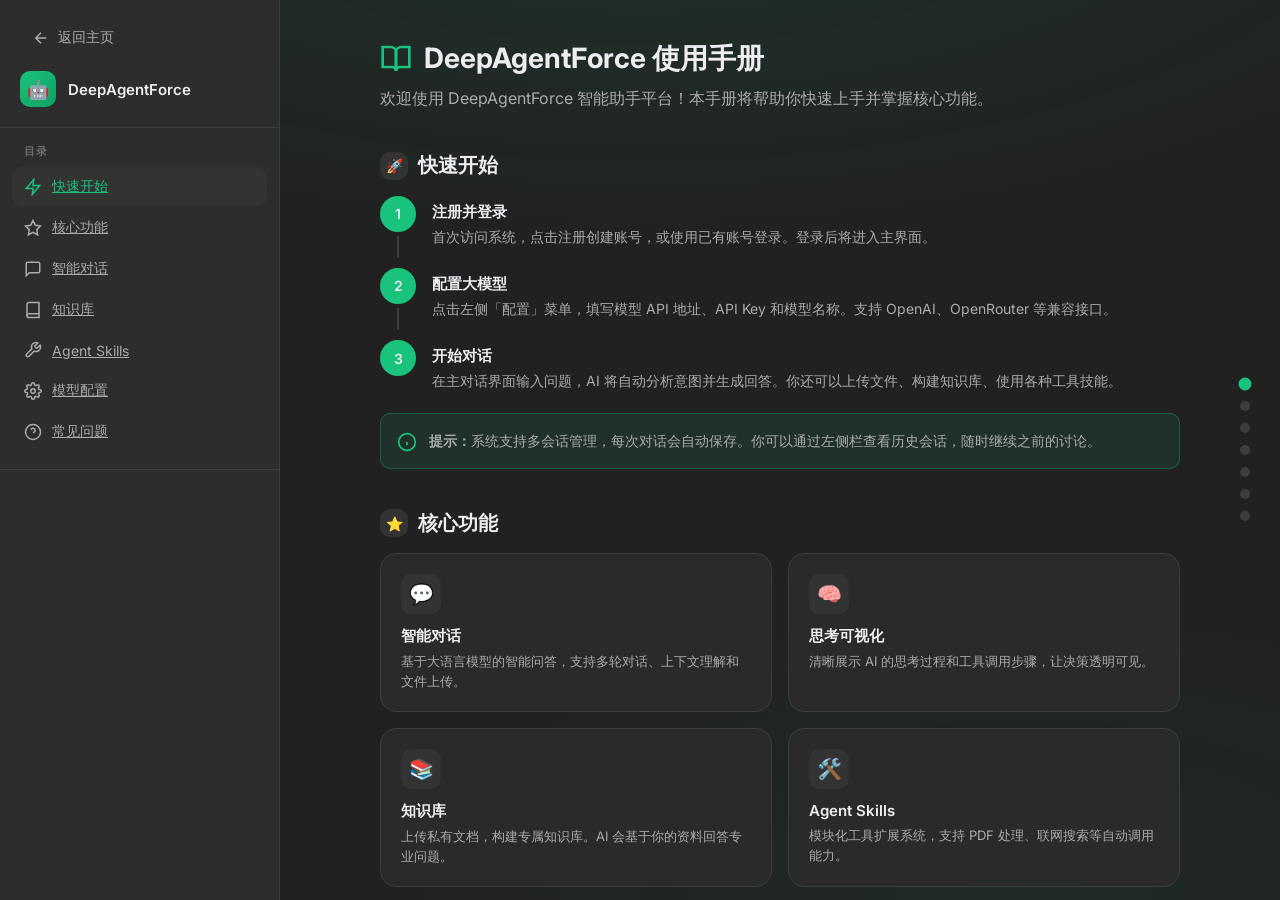
==== static/help.html @ 64293da9 "使用手册" ====
<!DOCTYPE html>
<html lang="zh-CN">
<head>
  <meta charset="UTF-8" />
  <meta name="viewport" content="width=device-width, initial-scale=1.0" />
  <title>使用手册 - DeepAgentForce</title>
  <link rel="preconnect" href="https://fonts.googleapis.com" />
  <link rel="preconnect" href="https://fonts.gstatic.com" crossorigin />
  <link href="https://fonts.googleapis.com/css2?family=Inter:wght@300;400;500;600;700&display=swap" rel="stylesheet" />
  <style>
    :root {
      --bg-primary: #212121;
      --bg-secondary: #2d2d2d;
      --bg-tertiary: #333333;
      --bg-card: #2a2a2a;
      --bg-hover: #383838;
      --text-primary: #ececf1;
      --text-secondary: #ababab;
      --text-muted: #6d6d6d;
      --accent-primary: #19c37d;
      --accent-hover: #1db87a;
      --accent-blue: #3b82f6;
      --accent-purple: #8b5cf6;
      --accent-orange: #f59e0b;
      --accent-red: #ef4444;
      --border-color: #3d3d3d;
      --radius-sm: 6px;
      --radius-md: 10px;
      --radius-lg: 16px;
      --shadow-md: 0 4px 12px rgba(0, 0, 0, 0.4);
      --shadow-lg: 0 8px 24px rgba(0, 0, 0, 0.5);
    }

    * { margin: 0; padding: 0; box-sizing: border-box; }

    html, body {
      height: 100%;
      font-family: 'Inter', -apple-system, BlinkMacSystemFont, 'Segoe UI', sans-serif;
      background: var(--bg-primary);
      color: var(--text-primary);
      overflow: hidden;
    }

    body::before {
      content: '';
      position: fixed;
      inset: 0;
      background: 
        radial-gradient(ellipse 80% 50% at 50% -20%, rgba(25, 195, 125, 0.12), transparent),
        radial-gradient(ellipse 60% 40% at 80% 100%, rgba(25, 195, 125, 0.06), transparent);
      pointer-events: none;
      z-index: 0;
    }

    .page {
      position: relative;
      z-index: 1;
      display: flex;
      height: 100vh;
    }

    /* Left sidebar */
    .sidebar {
      width: 280px;
      background: var(--bg-secondary);
      border-right: 1px solid var(--border-color);
      display: flex;
      flex-direction: column;
      flex-shrink: 0;
    }

    .sidebar-header {
      padding: 20px;
      border-bottom: 1px solid var(--border-color);
    }

    .back-btn {
      display: flex;
      align-items: center;
      gap: 8px;
      color: var(--text-secondary);
      text-decoration: none;
      font-size: 14px;
      padding: 8px 12px;
      border-radius: var(--radius-md);
      transition: all 0.2s;
      margin-bottom: 16px;
    }

    .back-btn:hover {
      background: var(--bg-hover);
      color: var(--text-primary);
    }

    .back-btn svg {
      width: 18px;
      height: 18px;
    }

    .brand {
      display: flex;
      align-items: center;
      gap: 12px;
    }

    .brand-icon {
      width: 36px;
      height: 36px;
      background: linear-gradient(135deg, var(--accent-primary), #10a060);
      border-radius: var(--radius-md);
      display: flex;
      align-items: center;
      justify-content: center;
      font-size: 18px;
    }

    .brand-text {
      font-size: 15px;
      font-weight: 600;
    }

    /* Navigation */
    .nav {
      padding: 16px 12px;
      border-bottom: 1px solid var(--border-color);
    }

    .nav-title {
      font-size: 11px;
      font-weight: 600;
      text-transform: uppercase;
      letter-spacing: 0.5px;
      color: var(--text-muted);
      padding: 0 12px;
      margin-bottom: 8px;
    }

    .nav-item {
      display: flex;
      align-items: center;
      gap: 10px;
      padding: 10px 12px;
      border-radius: var(--radius-md);
      cursor: pointer;
      color: var(--text-secondary);
      font-size: 14px;
      transition: all 0.2s;
      margin-bottom: 2px;
    }

    .nav-item:hover {
      background: var(--bg-hover);
      color: var(--text-primary);
    }

    .nav-item.active {
      background: var(--bg-tertiary);
      color: var(--accent-primary);
    }

    .nav-item svg {
      width: 18px;
      height: 18px;
      flex-shrink: 0;
    }

    /* Main content */
    .content {
      flex: 1;
      overflow-y: auto;
      padding: 40px 60px;
    }

    .content-inner {
      max-width: 800px;
      margin: 0 auto;
    }

    .page-header {
      margin-bottom: 40px;
    }

    .page-title {
      font-size: 28px;
      font-weight: 700;
      margin-bottom: 8px;
      display: flex;
      align-items: center;
      gap: 12px;
    }

    .page-title svg {
      width: 32px;
      height: 32px;
      color: var(--accent-primary);
    }

    .page-desc {
      font-size: 16px;
      color: var(--text-secondary);
      line-height: 1.6;
    }

    /* Section */
    .section {
      margin-bottom: 40px;
    }

    .section-title {
      font-size: 20px;
      font-weight: 600;
      margin-bottom: 16px;
      display: flex;
      align-items: center;
      gap: 10px;
    }

    .section-title .icon {
      width: 28px;
      height: 28px;
      background: var(--bg-tertiary);
      border-radius: var(--radius-md);
      display: flex;
      align-items: center;
      justify-content: center;
      font-size: 14px;
    }

    /* Card */
    .card {
      background: var(--bg-card);
      border: 1px solid var(--border-color);
      border-radius: var(--radius-lg);
      padding: 24px;
      margin-bottom: 16px;
      transition: all 0.2s;
    }

    .card:hover {
      border-color: var(--accent-primary);
      box-shadow: var(--shadow-md);
    }

    .card-title {
      font-size: 16px;
      font-weight: 600;
      margin-bottom: 8px;
      display: flex;
      align-items: center;
      gap: 8px;
    }

    .card-title .tag {
      font-size: 11px;
      padding: 2px 8px;
      border-radius: var(--radius-full);
      background: var(--accent-primary);
      color: #fff;
      font-weight: 500;
    }

    .card-title .tag.blue {
      background: var(--accent-blue);
    }

    .card-title .tag.orange {
      background: var(--accent-orange);
    }

    .card-title .tag.purple {
      background: var(--accent-purple);
    }

    .card-desc {
      font-size: 14px;
      color: var(--text-secondary);
      line-height: 1.6;
    }

    /* Step list */
    .step-list {
      counter-reset: step;
    }

    .step-item {
      display: flex;
      gap: 16px;
      margin-bottom: 20px;
      position: relative;
    }

    .step-item:not(:last-child)::before {
      content: '';
      position: absolute;
      left: 17px;
      top: 40px;
      bottom: -10px;
      width: 2px;
      background: var(--border-color);
    }

    .step-number {
      width: 36px;
      height: 36px;
      background: var(--accent-primary);
      border-radius: 50%;
      display: flex;
      align-items: center;
      justify-content: center;
      font-weight: 600;
      font-size: 14px;
      flex-shrink: 0;
    }

    .step-content {
      flex: 1;
      padding-top: 6px;
    }

    .step-title {
      font-size: 15px;
      font-weight: 600;
      margin-bottom: 4px;
    }

    .step-desc {
      font-size: 14px;
      color: var(--text-secondary);
      line-height: 1.6;
    }

    /* Feature grid */
    .feature-grid {
      display: grid;
      grid-template-columns: repeat(2, 1fr);
      gap: 16px;
    }

    .feature-item {
      background: var(--bg-card);
      border: 1px solid var(--border-color);
      border-radius: var(--radius-lg);
      padding: 20px;
      transition: all 0.2s;
    }

    .feature-item:hover {
      border-color: var(--accent-primary);
      transform: translateY(-2px);
    }

    .feature-icon {
      width: 40px;
      height: 40px;
      background: var(--bg-tertiary);
      border-radius: var(--radius-md);
      display: flex;
      align-items: center;
      justify-content: center;
      margin-bottom: 12px;
      font-size: 20px;
    }

    .feature-title {
      font-size: 15px;
      font-weight: 600;
      margin-bottom: 6px;
    }

    .feature-desc {
      font-size: 13px;
      color: var(--text-secondary);
      line-height: 1.5;
    }

    /* Tip box */
    .tip-box {
      background: rgba(25, 195, 125, 0.1);
      border: 1px solid rgba(25, 195, 125, 0.3);
      border-radius: var(--radius-md);
      padding: 16px;
      display: flex;
      gap: 12px;
      margin-top: 16px;
    }

    .tip-box svg {
      width: 20px;
      height: 20px;
      color: var(--accent-primary);
      flex-shrink: 0;
      margin-top: 2px;
    }

    .tip-box .tip-text {
      font-size: 14px;
      color: var(--text-secondary);
      line-height: 1.6;
    }

    /* Warning box */
    .warning-box {
      background: rgba(245, 158, 11, 0.1);
      border: 1px solid rgba(245, 158, 11, 0.3);
      border-radius: var(--radius-md);
      padding: 16px;
      display: flex;
      gap: 12px;
      margin-top: 16px;
    }

    .warning-box svg {
      width: 20px;
      height: 20px;
      color: var(--accent-orange);
      flex-shrink: 0;
      margin-top: 2px;
    }

    .warning-box .warning-text {
      font-size: 14px;
      color: var(--text-secondary);
      line-height: 1.6;
    }

    /* Table */
    .info-table {
      width: 100%;
      border-collapse: collapse;
      margin-top: 12px;
    }

    .info-table th,
    .info-table td {
      text-align: left;
      padding: 12px 16px;
      border-bottom: 1px solid var(--border-color);
      font-size: 14px;
    }

    .info-table th {
      color: var(--text-muted);
      font-weight: 500;
      background: var(--bg-tertiary);
    }

    .info-table th:first-child {
      border-radius: var(--radius-md) 0 0 0;
    }

    .info-table th:last-child {
      border-radius: 0 var(--radius-md) 0 0;
    }

    .info-table td:first-child {
      font-weight: 500;
    }

    /* Quick nav dots */
    .quick-nav {
      position: fixed;
      right: 30px;
      top: 50%;
      transform: translateY(-50%);
      display: flex;
      flex-direction: column;
      gap: 12px;
      z-index: 100;
    }

    .quick-nav a {
      width: 10px;
      height: 10px;
      border-radius: 50%;
      background: var(--border-color);
      transition: all 0.2s;
      display: block;
    }

    .quick-nav a:hover,
    .quick-nav a.active {
      background: var(--accent-primary);
      transform: scale(1.3);
    }

    /* Responsive */
    @media (max-width: 900px) {
      .feature-grid {
        grid-template-columns: 1fr;
      }
      
      .content {
        padding: 30px 30px;
      }
      
      .quick-nav {
        display: none;
      }
    }

    /* Scrollbar */
    ::-webkit-scrollbar {
      width: 8px;
    }

    ::-webkit-scrollbar-track {
      background: transparent;
    }

    ::-webkit-scrollbar-thumb {
      background: var(--border-color);
      border-radius: 4px;
    }

    ::-webkit-scrollbar-thumb:hover {
      background: var(--text-muted);
    }
  </style>
</head>
<body>
  <div class="page">
    <!-- Left Sidebar -->
    <aside class="sidebar">
      <div class="sidebar-header">
        <a href="/index.html" class="back-btn">
          <svg xmlns="http://www.w3.org/2000/svg" viewBox="0 0 24 24" fill="none" stroke="currentColor" stroke-width="2"><path d="M19 12H5M12 19l-7-7 7-7"/></svg>
          返回主页
        </a>
        <div class="brand">
          <div class="brand-icon">🤖</div>
          <span class="brand-text">DeepAgentForce</span>
        </div>
      </div>
      
      <nav class="nav">
        <div class="nav-title">目录</div>
        <a href="#quickstart" class="nav-item active">
          <svg xmlns="http://www.w3.org/2000/svg" viewBox="0 0 24 24" fill="none" stroke="currentColor" stroke-width="2"><polygon points="13 2 3 14 12 14 11 22 21 10 12 10 13 2"/></svg>
          快速开始
        </a>
        <a href="#features" class="nav-item">
          <svg xmlns="http://www.w3.org/2000/svg" viewBox="0 0 24 24" fill="none" stroke="currentColor" stroke-width="2"><path d="M12 2l3.09 6.26L22 9.27l-5 4.87 1.18 6.88L12 17.77l-6.18 3.25L7 14.14 2 9.27l6.91-1.01L12 2z"/></svg>
          核心功能
        </a>
        <a href="#chat" class="nav-item">
          <svg xmlns="http://www.w3.org/2000/svg" viewBox="0 0 24 24" fill="none" stroke="currentColor" stroke-width="2"><path d="M21 15a2 2 0 0 1-2 2H7l-4 4V5a2 2 0 0 1 2-2h14a2 2 0 0 1 2 2z"/></svg>
          智能对话
        </a>
        <a href="#knowledge" class="nav-item">
          <svg xmlns="http://www.w3.org/2000/svg" viewBox="0 0 24 24" fill="none" stroke="currentColor" stroke-width="2"><path d="M4 19.5A2.5 2.5 0 0 1 6.5 17H20"/><path d="M6.5 2H20v20H6.5A2.5 2.5 0 0 1 4 19.5v-15A2.5 2.5 0 0 1 6.5 2z"/></svg>
          知识库
        </a>
        <a href="#skills" class="nav-item">
          <svg xmlns="http://www.w3.org/2000/svg" viewBox="0 0 24 24" fill="none" stroke="currentColor" stroke-width="2"><path d="M14.7 6.3a1 1 0 0 0 0 1.4l1.6 1.6a1 1 0 0 0 1.4 0l3.77-3.77a6 6 0 0 1-7.94 7.94l-6.91 6.91a2.12 2.12 0 0 1-3-3l6.91-6.91a6 6 0 0 1 7.94-7.94l-3.76 3.76z"/></svg>
          Agent Skills
        </a>
        <a href="#config" class="nav-item">
          <svg xmlns="http://www.w3.org/2000/svg" viewBox="0 0 24 24" fill="none" stroke="currentColor" stroke-width="2"><circle cx="12" cy="12" r="3"/><path d="M19.4 15a1.65 1.65 0 0 0 .33 1.82l.06.06a2 2 0 0 1 0 2.83 2 2 0 0 1-2.83 0l-.06-.06a1.65 1.65 0 0 0-1.82-.33 1.65 1.65 0 0 0-1 1.51V21a2 2 0 0 1-2 2 2 2 0 0 1-2-2v-.09A1.65 1.65 0 0 0 9 19.4a1.65 1.65 0 0 0-1.82.33l-.06.06a2 2 0 0 1-2.83 0 2 2 0 0 1 0-2.83l.06-.06a1.65 1.65 0 0 0 .33-1.82 1.65 1.65 0 0 0-1.51-1H3a2 2 0 0 1-2-2 2 2 0 0 1 2-2h.09A1.65 1.65 0 0 0 4.6 9a1.65 1.65 0 0 0-.33-1.82l-.06-.06a2 2 0 0 1 0-2.83 2 2 0 0 1 2.83 0l.06.06a1.65 1.65 0 0 0 1.82.33H9a1.65 1.65 0 0 0 1-1.51V3a2 2 0 0 1 2-2 2 2 0 0 1 2 2v.09a1.65 1.65 0 0 0 1 1.51 1.65 1.65 0 0 0 1.82-.33l.06-.06a2 2 0 0 1 2.83 0 2 2 0 0 1 0 2.83l-.06.06a1.65 1.65 0 0 0-.33 1.82V9a1.65 1.65 0 0 0 1.51 1H21a2 2 0 0 1 2 2 2 2 0 0 1-2 2h-.09a1.65 1.65 0 0 0-1.51 1z"/></svg>
          模型配置
        </a>
        <a href="#faq" class="nav-item">
          <svg xmlns="http://www.w3.org/2000/svg" viewBox="0 0 24 24" fill="none" stroke="currentColor" stroke-width="2"><circle cx="12" cy="12" r="10"/><path d="M9.09 9a3 3 0 0 1 5.83 1c0 2-3 3-3 3"/><line x1="12" y1="17" x2="12.01" y2="17"/></svg>
          常见问题
        </a>
      </nav>
    </aside>

    <!-- Main Content -->
    <main class="content">
      <div class="content-inner">
        
        <!-- Page Header -->
        <header class="page-header" id="quickstart">
          <h1 class="page-title">
            <svg xmlns="http://www.w3.org/2000/svg" viewBox="0 0 24 24" fill="none" stroke="currentColor" stroke-width="2"><path d="M2 3h6a4 4 0 0 1 4 4v14a3 3 0 0 0-3-3H2z"/><path d="M22 3h-6a4 4 0 0 0-4 4v14a3 3 0 0 1 3-3h7z"/></svg>
            DeepAgentForce 使用手册
          </h1>
          <p class="page-desc">欢迎使用 DeepAgentForce 智能助手平台！本手册将帮助你快速上手并掌握核心功能。</p>
        </header>

        <!-- Quick Start Section -->
        <section class="section" id="quickstart-section">
          <h2 class="section-title">
            <span class="icon">🚀</span>
            快速开始
          </h2>
          
          <div class="step-list">
            <div class="step-item">
              <div class="step-number">1</div>
              <div class="step-content">
                <h3 class="step-title">注册并登录</h3>
                <p class="step-desc">首次访问系统，点击注册创建账号，或使用已有账号登录。登录后将进入主界面。</p>
              </div>
            </div>
            <div class="step-item">
              <div class="step-number">2</div>
              <div class="step-content">
                <h3 class="step-title">配置大模型</h3>
                <p class="step-desc">点击左侧「配置」菜单，填写模型 API 地址、API Key 和模型名称。支持 OpenAI、OpenRouter 等兼容接口。</p>
              </div>
            </div>
            <div class="step-item">
              <div class="step-number">3</div>
              <div class="step-content">
                <h3 class="step-title">开始对话</h3>
                <p class="step-desc">在主对话界面输入问题，AI 将自动分析意图并生成回答。你还可以上传文件、构建知识库、使用各种工具技能。</p>
              </div>
            </div>
          </div>

          <div class="tip-box">
            <svg xmlns="http://www.w3.org/2000/svg" viewBox="0 0 24 24" fill="none" stroke="currentColor" stroke-width="2"><circle cx="12" cy="12" r="10"/><line x1="12" y1="16" x2="12" y2="12"/><line x1="12" y1="8" x2="12.01" y2="8"/></svg>
            <div class="tip-text">
              <strong>提示：</strong>系统支持多会话管理，每次对话会自动保存。你可以通过左侧栏查看历史会话，随时继续之前的讨论。
            </div>
          </div>
        </section>

        <!-- Features Section -->
        <section class="section" id="features">
          <h2 class="section-title">
            <span class="icon">⭐</span>
            核心功能
          </h2>
          
          <div class="feature-grid">
            <div class="feature-item">
              <div class="feature-icon">💬</div>
              <h3 class="feature-title">智能对话</h3>
              <p class="feature-desc">基于大语言模型的智能问答，支持多轮对话、上下文理解和文件上传。</p>
            </div>
            <div class="feature-item">
              <div class="feature-icon">🧠</div>
              <h3 class="feature-title">思考可视化</h3>
              <p class="feature-desc">清晰展示 AI 的思考过程和工具调用步骤，让决策透明可见。</p>
            </div>
            <div class="feature-item">
              <div class="feature-icon">📚</div>
              <h3 class="feature-title">知识库</h3>
              <p class="feature-desc">上传私有文档，构建专属知识库。AI 会基于你的资料回答专业问题。</p>
            </div>
            <div class="feature-item">
              <div class="feature-icon">🛠️</div>
              <h3 class="feature-title">Agent Skills</h3>
              <p class="feature-desc">模块化工具扩展系统，支持 PDF 处理、联网搜索等自动调用能力。</p>
            </div>
            <div class="feature-item">
              <div class="feature-icon">👤</div>
              <h3 class="feature-title">用户画像</h3>
              <p class="feature-desc">AI 自动学习用户偏好和行为模式，越用越懂你。</p>
            </div>
            <div class="feature-item">
              <div class="feature-icon">🏢</div>
              <h3 class="feature-title">多租户支持</h3>
              <p class="feature-desc">支持团队协作，多成员共享工作空间，独立管理配置和知识库。</p>
            </div>
          </div>
        </section>

        <!-- Chat Section -->
        <section class="section" id="chat">
          <h2 class="section-title">
            <span class="icon">💬</span>
            智能对话
          </h2>
          
          <div class="card">
            <h3 class="card-title">
              <span class="tag">基础</span>
              如何提问
            </h3>
            <p class="card-desc">在底部的输入框中输入你的问题，按 Enter 或点击发送按钮即可。AI 会自动分析问题并生成回答。</p>
          </div>
          
          <div class="card">
            <h3 class="card-title">
              <span class="tag blue">进阶</span>
              上传文件
            </h3>
            <p class="card-desc">点击输入框左侧的 📎 图标，可上传 PDF、Word、TXT、Markdown 等格式文件。AI 会读取文件内容并结合回答。</p>
          </div>
          
          <div class="card">
            <h3 class="card-title">
              <span class="tag orange">技巧</span>
              多会话管理
            </h3>
            <p class="card-desc">点击左侧的「+」按钮可开启新对话。所有对话会自动保存在历史记录中，方便随时回顾和继续。</p>
          </div>
        </section>

        <!-- Knowledge Section -->
        <section class="section" id="knowledge">
          <h2 class="section-title">
            <span class="icon">📚</span>
            知识库管理
          </h2>
          
          <div class="card">
            <h3 class="card-title">构建专属知识库</h3>
            <p class="card-desc">进入「知识库」页面，上传你的私有文档（PDF、Word、TXT、Markdown），系统会自动向量化并建立索引。之后的相关问题会优先检索你的知识库内容。</p>
          </div>

          <table class="info-table">
            <thead>
              <tr>
                <th>支持的格式</th>
                <th>说明</th>
              </tr>
            </thead>
            <tbody>
              <tr>
                <td>PDF</td>
                <td>最常用的文档格式，支持文本和图片提取</td>
              </tr>
              <tr>
                <td>Word (.docx)</td>
                <td>微软 Office 文档，支持段落和表格</td>
              </tr>
              <tr>
                <td>TXT</td>
                <td>纯文本文件，最简单可靠</td>
              </tr>
              <tr>
                <td>Markdown</td>
                <td>支持代码和格式的轻量级标记语言</td>
              </tr>
            </tbody>
          </table>

          <div class="warning-box">
            <svg xmlns="http://www.w3.org/2000/svg" viewBox="0 0 24 24" fill="none" stroke="currentColor" stroke-width="2"><path d="M10.29 3.86L1.82 18a2 2 0 0 0 1.71 3h16.94a2 2 0 0 0 1.71-3L13.71 3.86a2 2 0 0 0-3.42 0z"/><line x1="12" y1="9" x2="12" y2="13"/><line x1="12" y1="17" x2="12.01" y2="17"/></svg>
            <div class="warning-text">
              <strong>注意：</strong>上传文档后，系统需要一定时间处理和索引。处理完成后即可在对话中检索使用。
            </div>
          </div>
        </section>

        <!-- Skills Section -->
        <section class="section" id="skills">
          <h2 class="section-title">
            <span class="icon">🛠️</span>
            Agent Skills
          </h2>
          
          <p style="color: var(--text-secondary); margin-bottom: 16px; line-height: 1.6;">
            Agent Skills 是系统的模块化扩展能力。当 AI 识别到需要特定工具时，会自动调用对应的 Skill。
          </p>
          
          <div class="feature-grid">
            <div class="feature-item">
              <div class="feature-icon">📄</div>
              <h3 class="feature-title">PDF Processing</h3>
              <p class="feature-desc">PDF 文档处理：提取文本、表格，支持合并/拆分文档。</p>
            </div>
            <div class="feature-item">
              <div class="feature-icon">🔍</div>
              <h3 class="feature-title">RAG Query</h3>
              <p class="feature-desc">企业知识库问答：从你上传的文档中检索相关信息。</p>
            </div>
            <div class="feature-item">
              <div class="feature-icon">🌐</div>
              <h3 class="feature-title">Web Search</h3>
              <p class="feature-desc">联网搜索：实时获取网络上的最新信息。</p>
            </div>
            <div class="feature-item">
              <div class="feature-icon">➕</div>
              <h3 class="feature-title">自定义 Skills</h3>
              <p class="feature-desc">支持开发者自行扩展新的工具技能，满足个性化需求。</p>
            </div>
          </div>
        </section>

        <!-- Config Section -->
        <section class="section" id="config">
          <h2 class="section-title">
            <span class="icon">⚙️</span>
            模型配置
          </h2>
          
          <div class="card">
            <h3 class="card-title">配置说明</h3>
            <p class="card-desc">在「配置」页面填写大模型的连接信息。配置会自动保存，下次启动时无需重新填写。</p>
          </div>
          
          <table class="info-table">
            <thead>
              <tr>
                <th>配置项</th>
                <th>说明</th>
                <th>示例</th>
              </tr>
            </thead>
            <tbody>
              <tr>
                <td>LLM URL</td>
                <td>模型 API 的 Base 地址</td>
                <td>https://openrouter.ai/api/v1</td>
              </tr>
              <tr>
                <td>LLM API Key</td>
                <td>访问模型的密钥</td>
                <td>sk-or-xxxxx</td>
              </tr>
              <tr>
                <td>LLM Model</td>
                <td>使用的模型名称</td>
                <td>anthropic/claude-3.5-sonnet</td>
              </tr>
            </tbody>
          </table>

          <div class="tip-box">
            <svg xmlns="http://www.w3.org/2000/svg" viewBox="0 0 24 24" fill="none" stroke="currentColor" stroke-width="2"><circle cx="12" cy="12" r="10"/><line x1="12" y1="16" x2="12" y2="12"/><line x1="12" y1="8" x2="12.01" y2="8"/></svg>
            <div class="tip-text">
              <strong>提示：</strong>URL 只需填写 Base 地址（如 https://openrouter.ai/api/v1），系统会自动拼接正确的接口路径。
            </div>
          </div>
        </section>

        <!-- FAQ Section -->
        <section class="section" id="faq">
          <h2 class="section-title">
            <span class="icon">❓</span>
            常见问题
          </h2>
          
          <div class="card">
            <h3 class="card-title">Q: 提示"未连接到服务器"怎么办？</h3>
            <p class="card-desc">确保后端服务正在运行（执行 python main.py）。检查网络连接是否正常。</p>
          </div>
          
          <div class="card">
            <h3 class="card-title">Q: AI 回复很慢或无响应？</h3>
            <p class="card-desc">可能是模型 API 响应较慢，或网络连接不稳定。可以检查「配置」页面的模型设置是否正确。</p>
          </div>
          
          <div class="card">
            <h3 class="card-title">Q: 如何让 AI 使用我的文档回答？</h3>
            <p class="card-desc">在「知识库」页面先上传文档，之后的对话会自动检索相关内容。</p>
          </div>
          
          <div class="card">
            <h3 class="card-title">Q: 知识库搜索不准确？</h3>
            <p class="card-desc">确保文档内容清晰、格式规范。复杂 PDF 建议先转换为纯文本格式上传。</p>
          </div>
        </section>

        <!-- Footer -->
        <footer style="text-align: center; padding: 40px 0; color: var(--text-muted); font-size: 13px; border-top: 1px solid var(--border-color); margin-top: 40px;">
          <p>DeepAgentForce 智能助手平台 · 让 AI 真正成为你的智能助手</p>
          <p style="margin-top: 8px;">有问题？联系开发者或查阅项目文档</p>
        </footer>

      </div>
    </main>

    <!-- Quick Navigation -->
    <div class="quick-nav">
      <a href="#quickstart" class="active" title="快速开始"></a>
      <a href="#features" title="核心功能"></a>
      <a href="#chat" title="智能对话"></a>
      <a href="#knowledge" title="知识库"></a>
      <a href="#skills" title="Agent Skills"></a>
      <a href="#config" title="模型配置"></a>
      <a href="#faq" title="常见问题"></a>
    </div>
  </div>

  <script>
    // Smooth scroll for nav links
    document.querySelectorAll('.nav-item').forEach(link => {
      link.addEventListener('click', function(e) {
        e.preventDefault();
        const targetId = this.getAttribute('href').substring(1);
        const target = document.getElementById(targetId) || document.getElementById(targetId + '-section');
        if (target) {
          target.scrollIntoView({ behavior: 'smooth', block: 'start' });
        }
        
        // Update active state
        document.querySelectorAll('.nav-item').forEach(item => item.classList.remove('active'));
        this.classList.add('active');
      });
    });

    // Quick nav
    document.querySelectorAll('.quick-nav a').forEach(link => {
      link.addEventListener('click', function(e) {
        e.preventDefault();
        const targetId = this.getAttribute('href').substring(1);
        const target = document.getElementById(targetId);
        if (target) {
          target.scrollIntoView({ behavior: 'smooth', block: 'start' });
        }
      });
    });

    // Update active nav on scroll
    const sections = document.querySelectorAll('.section[id]');
    const navItems = document.querySelectorAll('.nav-item');
    const quickNavItems = document.querySelectorAll('.quick-nav a');
    
    window.addEventListener('scroll', () => {
      let current = '';
      sections.forEach(section => {
        const sectionTop = section.offsetTop;
        const sectionHeight = section.clientHeight;
        if (scrollY >= sectionTop - 200) {
          current = section.getAttribute('id');
        }
      });

      navItems.forEach(item => {
        item.classList.remove('active');
        if (item.getAttribute('href') === '#' + current) {
          item.classList.add('active');
        }
      });

      quickNavItems.forEach(item => {
        item.classList.remove('active');
        if (item.getAttribute('href') === '#' + current) {
          item.classList.add('active');
        }
      });
    });
  </script>
</body>
</html>
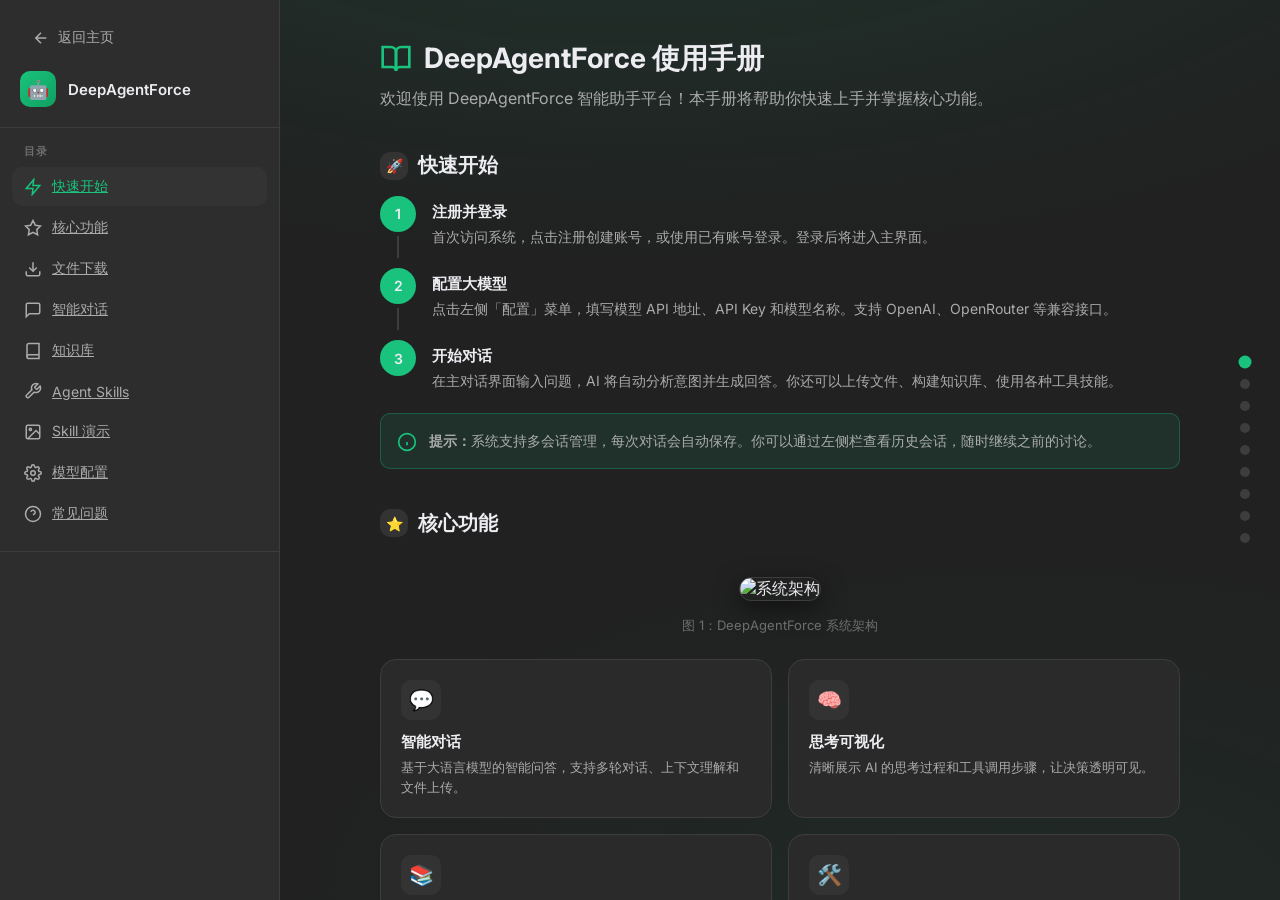
==== commit 3cec01a4: "多租户的agent对话" ====
--- a/static/help.html
+++ b/static/help.html
@@ -515,6 +515,31 @@
     ::-webkit-scrollbar-thumb:hover {
       background: var(--text-muted);
     }
+
+    /* Screenshot images */
+    .screenshot {
+      width: 100%;
+      max-width: 900px;
+      border-radius: var(--radius-lg);
+      border: 1px solid var(--border-color);
+      margin: 16px 0;
+      box-shadow: var(--shadow-lg);
+    }
+
+    .screenshot-small {
+      max-width: 700px;
+    }
+
+    .screenshot-caption {
+      text-align: center;
+      font-size: 13px;
+      color: var(--text-muted);
+      margin-bottom: 20px;
+    }
+
+    .img-section {
+      margin: 24px 0;
+    }
   </style>
 </head>
 <body>
@@ -542,6 +567,10 @@
           <svg xmlns="http://www.w3.org/2000/svg" viewBox="0 0 24 24" fill="none" stroke="currentColor" stroke-width="2"><path d="M12 2l3.09 6.26L22 9.27l-5 4.87 1.18 6.88L12 17.77l-6.18 3.25L7 14.14 2 9.27l6.91-1.01L12 2z"/></svg>
           核心功能
         </a>
+        <a href="#downloads" class="nav-item">
+          <svg xmlns="http://www.w3.org/2000/svg" viewBox="0 0 24 24" fill="none" stroke="currentColor" stroke-width="2"><path d="M21 15v4a2 2 0 0 1-2 2H5a2 2 0 0 1-2-2v-4"/><polyline points="7 10 12 15 17 10"/><line x1="12" y1="15" x2="12" y2="3"/></svg>
+          文件下载
+        </a>
         <a href="#chat" class="nav-item">
           <svg xmlns="http://www.w3.org/2000/svg" viewBox="0 0 24 24" fill="none" stroke="currentColor" stroke-width="2"><path d="M21 15a2 2 0 0 1-2 2H7l-4 4V5a2 2 0 0 1 2-2h14a2 2 0 0 1 2 2z"/></svg>
           智能对话
@@ -554,6 +583,10 @@
           <svg xmlns="http://www.w3.org/2000/svg" viewBox="0 0 24 24" fill="none" stroke="currentColor" stroke-width="2"><path d="M14.7 6.3a1 1 0 0 0 0 1.4l1.6 1.6a1 1 0 0 0 1.4 0l3.77-3.77a6 6 0 0 1-7.94 7.94l-6.91 6.91a2.12 2.12 0 0 1-3-3l6.91-6.91a6 6 0 0 1 7.94-7.94l-3.76 3.76z"/></svg>
           Agent Skills
         </a>
+        <a href="#skills-demo" class="nav-item">
+          <svg xmlns="http://www.w3.org/2000/svg" viewBox="0 0 24 24" fill="none" stroke="currentColor" stroke-width="2"><rect x="3" y="3" width="18" height="18" rx="2" ry="2"/><circle cx="8.5" cy="8.5" r="1.5"/><polyline points="21 15 16 10 5 21"/></svg>
+          Skill 演示
+        </a>
         <a href="#config" class="nav-item">
           <svg xmlns="http://www.w3.org/2000/svg" viewBox="0 0 24 24" fill="none" stroke="currentColor" stroke-width="2"><circle cx="12" cy="12" r="3"/><path d="M19.4 15a1.65 1.65 0 0 0 .33 1.82l.06.06a2 2 0 0 1 0 2.83 2 2 0 0 1-2.83 0l-.06-.06a1.65 1.65 0 0 0-1.82-.33 1.65 1.65 0 0 0-1 1.51V21a2 2 0 0 1-2 2 2 2 0 0 1-2-2v-.09A1.65 1.65 0 0 0 9 19.4a1.65 1.65 0 0 0-1.82.33l-.06.06a2 2 0 0 1-2.83 0 2 2 0 0 1 0-2.83l.06-.06a1.65 1.65 0 0 0 .33-1.82 1.65 1.65 0 0 0-1.51-1H3a2 2 0 0 1-2-2 2 2 0 0 1 2-2h.09A1.65 1.65 0 0 0 4.6 9a1.65 1.65 0 0 0-.33-1.82l-.06-.06a2 2 0 0 1 0-2.83 2 2 0 0 1 2.83 0l.06.06a1.65 1.65 0 0 0 1.82.33H9a1.65 1.65 0 0 0 1-1.51V3a2 2 0 0 1 2-2 2 2 0 0 1 2 2v.09a1.65 1.65 0 0 0 1 1.51 1.65 1.65 0 0 0 1.82-.33l.06-.06a2 2 0 0 1 2.83 0 2 2 0 0 1 0 2.83l-.06.06a1.65 1.65 0 0 0-.33 1.82V9a1.65 1.65 0 0 0 1.51 1H21a2 2 0 0 1 2 2 2 2 0 0 1-2 2h-.09a1.65 1.65 0 0 0-1.51 1z"/></svg>
           模型配置
@@ -623,7 +656,14 @@
             <span class="icon">⭐</span>
             核心功能
           </h2>
-          
+
+          <div class="img-section">
+            <div align="center">
+              <img src="/images/frame.png" alt="系统架构" class="screenshot" />
+            </div>
+            <p class="screenshot-caption">图 1：DeepAgentForce 系统架构</p>
+          </div>
+
           <div class="feature-grid">
             <div class="feature-item">
               <div class="feature-icon">💬</div>
@@ -646,6 +686,11 @@
               <p class="feature-desc">模块化工具扩展系统，支持 PDF 处理、联网搜索等自动调用能力。</p>
             </div>
             <div class="feature-item">
+              <div class="feature-icon">📥</div>
+              <h3 class="feature-title">文件下载</h3>
+              <p class="feature-desc">AI 生成的文件（作文、报告等）自动保存，点击即可下载。</p>
+            </div>
+            <div class="feature-item">
               <div class="feature-icon">👤</div>
               <h3 class="feature-title">用户画像</h3>
               <p class="feature-desc">AI 自动学习用户偏好和行为模式，越用越懂你。</p>
@@ -654,6 +699,50 @@
               <div class="feature-icon">🏢</div>
               <h3 class="feature-title">多租户支持</h3>
               <p class="feature-desc">支持团队协作，多成员共享工作空间，独立管理配置和知识库。</p>
+            </div>
+          </div>
+        </section>
+
+        <!-- Downloads Section -->
+        <section class="section" id="downloads">
+          <h2 class="section-title">
+            <span class="icon">📥</span>
+            文件下载
+          </h2>
+          
+          <div class="card">
+            <h3 class="card-title">下载 AI 生成的文件</h3>
+            <p class="card-desc">当 AI 生成文件（如作文、报告、代码等）时，可以要求 AI 保存到指定位置。文件会自动保存到你的下载目录中。</p>
+          </div>
+
+          <div class="step-list">
+            <div class="step-item">
+              <div class="step-number">1</div>
+              <div class="step-content">
+                <h3 class="step-title">请求 AI 保存文件</h3>
+                <p class="step-desc">例如：「帮我写一篇关于春天的作文，并保存到文件」</p>
+              </div>
+            </div>
+            <div class="step-item">
+              <div class="step-number">2</div>
+              <div class="step-content">
+                <h3 class="step-title">AI 自动保存</h3>
+                <p class="step-desc">AI 会将文件保存到 <code style="background: var(--bg-tertiary); padding: 2px 6px; border-radius: 4px;">data/outputs/{租户ID}/</code> 目录</p>
+              </div>
+            </div>
+            <div class="step-item">
+              <div class="step-number">3</div>
+              <div class="step-content">
+                <h3 class="step-title">点击下载</h3>
+                <p class="step-desc">点击页面右上角的「下载」按钮，在弹出的列表中查看和下载文件</p>
+              </div>
+            </div>
+          </div>
+
+          <div class="tip-box">
+            <svg xmlns="http://www.w3.org/2000/svg" viewBox="0 0 24 24" fill="none" stroke="currentColor" stroke-width="2"><circle cx="12" cy="12" r="10"/><line x1="12" y1="16" x2="12" y2="12"/><line x1="12" y1="8" x2="12.01" y2="8"/></svg>
+            <div class="tip-text">
+              <strong>提示：</strong>每个租户的文件是隔离存储的，只能查看和下载自己账号生成的文件。
             </div>
           </div>
         </section>
@@ -664,7 +753,14 @@
             <span class="icon">💬</span>
             智能对话
           </h2>
-          
+
+          <div class="img-section">
+            <div align="center">
+              <img src="/images/chat.jpg" alt="智能对话界面" class="screenshot" />
+            </div>
+            <p class="screenshot-caption">图 2：智能对话界面</p>
+          </div>
+
           <div class="card">
             <h3 class="card-title">
               <span class="tag">基础</span>
@@ -687,6 +783,21 @@
               多会话管理
             </h3>
             <p class="card-desc">点击左侧的「+」按钮可开启新对话。所有对话会自动保存在历史记录中，方便随时回顾和继续。</p>
+          </div>
+        </section>
+
+        <!-- Skills Management Demo -->
+        <section class="section" id="skills-demo">
+          <h2 class="section-title">
+            <span class="icon">🛠️</span>
+            Skill 管理界面
+          </h2>
+
+          <div class="img-section">
+            <div align="center">
+              <img src="/images/skill.png" alt="Skill 管理界面" class="screenshot" />
+            </div>
+            <p class="screenshot-caption">图 3：可视化 Skill 管理界面</p>
           </div>
         </section>
 
@@ -729,6 +840,13 @@
             </tbody>
           </table>
 
+          <div class="img-section">
+            <div align="center">
+              <img src="/images/rag.png" alt="知识库管理界面" class="screenshot" />
+            </div>
+            <p class="screenshot-caption">图 4：知识库管理界面</p>
+          </div>
+
           <div class="warning-box">
             <svg xmlns="http://www.w3.org/2000/svg" viewBox="0 0 24 24" fill="none" stroke="currentColor" stroke-width="2"><path d="M10.29 3.86L1.82 18a2 2 0 0 0 1.71 3h16.94a2 2 0 0 0 1.71-3L13.71 3.86a2 2 0 0 0-3.42 0z"/><line x1="12" y1="9" x2="12" y2="13"/><line x1="12" y1="17" x2="12.01" y2="17"/></svg>
             <div class="warning-text">
@@ -817,6 +935,13 @@
               <strong>提示：</strong>URL 只需填写 Base 地址（如 https://openrouter.ai/api/v1），系统会自动拼接正确的接口路径。
             </div>
           </div>
+
+          <div class="img-section">
+            <div align="center">
+              <img src="/images/config.png" alt="模型配置" class="screenshot screenshot-small" />
+            </div>
+            <p class="screenshot-caption">图 5：模型配置页面</p>
+          </div>
         </section>
 
         <!-- FAQ Section -->
@@ -835,6 +960,16 @@
             <h3 class="card-title">Q: AI 回复很慢或无响应？</h3>
             <p class="card-desc">可能是模型 API 响应较慢，或网络连接不稳定。可以检查「配置」页面的模型设置是否正确。</p>
           </div>
+
+          <div class="card">
+            <h3 class="card-title">Q: 如何下载 AI 生成的文件？</h3>
+            <p class="card-desc">点击页面右上角的「下载」按钮。确保在对话中让 AI 保存了文件（如「帮我保存这篇作文」）。</p>
+          </div>
+          
+          <div class="card">
+            <h3 class="card-title">Q: 多租户是什么意思？</h3>
+            <p class="card-desc">每个账号（租户）有独立的数据空间，包括上传的文档、生成的配置文件等。不同租户之间数据完全隔离，确保隐私安全。</p>
+          </div>
           
           <div class="card">
             <h3 class="card-title">Q: 如何让 AI 使用我的文档回答？</h3>
@@ -860,9 +995,11 @@
     <div class="quick-nav">
       <a href="#quickstart" class="active" title="快速开始"></a>
       <a href="#features" title="核心功能"></a>
+      <a href="#downloads" title="文件下载"></a>
       <a href="#chat" title="智能对话"></a>
       <a href="#knowledge" title="知识库"></a>
       <a href="#skills" title="Agent Skills"></a>
+      <a href="#skills-demo" title="Skill 演示"></a>
       <a href="#config" title="模型配置"></a>
       <a href="#faq" title="常见问题"></a>
     </div>
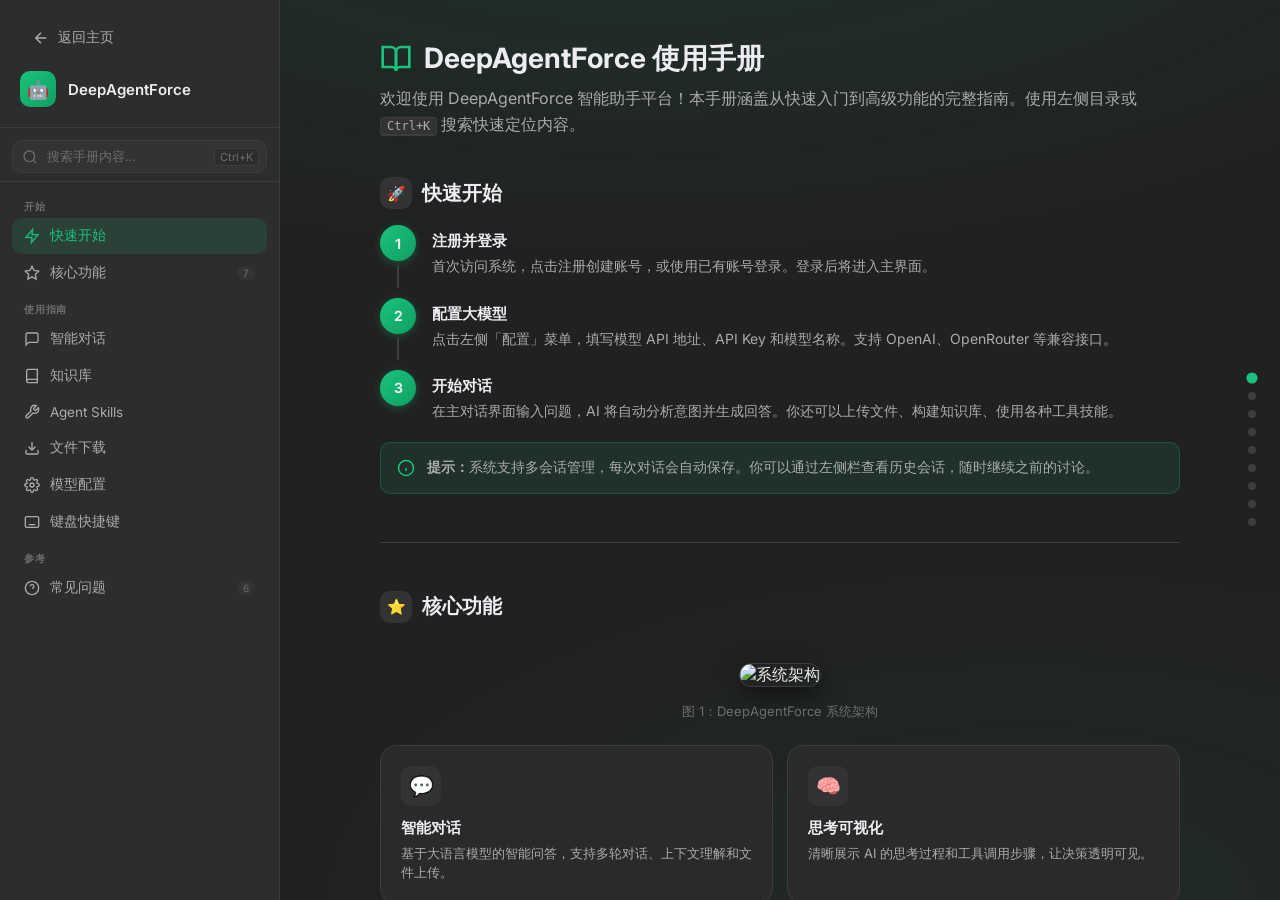
==== commit 18169e10: "优化在线文档" ====
--- a/static/help.html
+++ b/static/help.html
@@ -45,7 +45,7 @@
       content: '';
       position: fixed;
       inset: 0;
-      background: 
+      background:
         radial-gradient(ellipse 80% 50% at 50% -20%, rgba(25, 195, 125, 0.12), transparent),
         radial-gradient(ellipse 60% 40% at 80% 100%, rgba(25, 195, 125, 0.06), transparent);
       pointer-events: none;
@@ -92,10 +92,7 @@
       color: var(--text-primary);
     }
 
-    .back-btn svg {
-      width: 18px;
-      height: 18px;
-    }
+    .back-btn svg { width: 18px; height: 18px; }
 
     .brand {
       display: flex;
@@ -114,38 +111,133 @@
       font-size: 18px;
     }
 
-    .brand-text {
-      font-size: 15px;
-      font-weight: 600;
+    .brand-text { font-size: 15px; font-weight: 600; }
+
+    /* Search bar */
+    .search-bar {
+      padding: 12px 12px 8px;
+      border-bottom: 1px solid var(--border-color);
+    }
+
+    .search-wrapper {
+      position: relative;
+    }
+
+    .search-wrapper svg {
+      position: absolute;
+      left: 10px;
+      top: 50%;
+      transform: translateY(-50%);
+      width: 16px;
+      height: 16px;
+      color: var(--text-muted);
+      pointer-events: none;
+    }
+
+    .search-input {
+      width: 100%;
+      background: var(--bg-tertiary);
+      border: 1px solid var(--border-color);
+      border-radius: var(--radius-md);
+      padding: 8px 12px 8px 34px;
+      font-size: 13px;
+      color: var(--text-primary);
+      outline: none;
+      transition: all 0.2s;
+    }
+
+    .search-input::placeholder { color: var(--text-muted); }
+
+    .search-input:focus {
+      border-color: var(--accent-primary);
+      box-shadow: 0 0 0 3px rgba(25, 195, 125, 0.15);
+    }
+
+    .search-hint {
+      position: absolute;
+      right: 8px;
+      top: 50%;
+      transform: translateY(-50%);
+      font-size: 11px;
+      color: var(--text-muted);
+      background: var(--bg-secondary);
+      padding: 1px 5px;
+      border-radius: 4px;
+      border: 1px solid var(--border-color);
+      pointer-events: none;
+    }
+
+    .search-results {
+      position: absolute;
+      top: calc(100% + 6px);
+      left: 0;
+      right: 0;
+      background: var(--bg-card);
+      border: 1px solid var(--border-color);
+      border-radius: var(--radius-md);
+      box-shadow: var(--shadow-lg);
+      max-height: 300px;
+      overflow-y: auto;
+      z-index: 200;
+      display: none;
+    }
+
+    .search-results.show { display: block; }
+
+    .search-result-item {
+      padding: 10px 14px;
+      cursor: pointer;
+      transition: background 0.15s;
+      border-bottom: 1px solid var(--border-color);
+    }
+
+    .search-result-item:last-child { border-bottom: none; }
+    .search-result-item:hover { background: var(--bg-hover); }
+    .search-result-item .result-title { font-size: 13px; font-weight: 500; color: var(--text-primary); margin-bottom: 2px; }
+    .search-result-item .result-section { font-size: 11px; color: var(--accent-primary); }
+    .search-result-item mark { background: rgba(25, 195, 125, 0.25); color: var(--accent-primary); border-radius: 2px; padding: 0 2px; }
+
+    .search-no-results {
+      padding: 20px;
+      text-align: center;
+      color: var(--text-muted);
+      font-size: 13px;
     }
 
     /* Navigation */
     .nav {
-      padding: 16px 12px;
-      border-bottom: 1px solid var(--border-color);
-    }
-
-    .nav-title {
-      font-size: 11px;
-      font-weight: 600;
+      padding: 12px;
+      overflow-y: auto;
+      flex: 1;
+    }
+
+    .nav::-webkit-scrollbar { width: 4px; }
+    .nav::-webkit-scrollbar-track { background: transparent; }
+    .nav::-webkit-scrollbar-thumb { background: var(--border-color); border-radius: 2px; }
+
+    .nav-group { margin-bottom: 6px; }
+
+    .nav-group-title {
+      font-size: 10px;
+      font-weight: 700;
       text-transform: uppercase;
-      letter-spacing: 0.5px;
+      letter-spacing: 0.8px;
       color: var(--text-muted);
-      padding: 0 12px;
-      margin-bottom: 8px;
+      padding: 6px 12px 4px;
     }
 
     .nav-item {
       display: flex;
       align-items: center;
       gap: 10px;
-      padding: 10px 12px;
+      padding: 9px 12px;
       border-radius: var(--radius-md);
       cursor: pointer;
       color: var(--text-secondary);
-      font-size: 14px;
+      font-size: 13.5px;
       transition: all 0.2s;
-      margin-bottom: 2px;
+      margin-bottom: 1px;
+      text-decoration: none;
     }
 
     .nav-item:hover {
@@ -154,14 +246,19 @@
     }
 
     .nav-item.active {
+      background: rgba(25, 195, 125, 0.12);
+      color: var(--accent-primary);
+    }
+
+    .nav-item svg { width: 16px; height: 16px; flex-shrink: 0; }
+
+    .nav-item .nav-badge {
+      margin-left: auto;
+      font-size: 10px;
       background: var(--bg-tertiary);
-      color: var(--accent-primary);
-    }
-
-    .nav-item svg {
-      width: 18px;
-      height: 18px;
-      flex-shrink: 0;
+      color: var(--text-muted);
+      padding: 1px 6px;
+      border-radius: 10px;
     }
 
     /* Main content */
@@ -171,14 +268,14 @@
       padding: 40px 60px;
     }
 
-    .content-inner {
-      max-width: 800px;
-      margin: 0 auto;
-    }
-
-    .page-header {
-      margin-bottom: 40px;
-    }
+    .content::-webkit-scrollbar { width: 8px; }
+    .content::-webkit-scrollbar-track { background: transparent; }
+    .content::-webkit-scrollbar-thumb { background: var(--border-color); border-radius: 4px; }
+    .content::-webkit-scrollbar-thumb:hover { background: var(--text-muted); }
+
+    .content-inner { max-width: 800px; margin: 0 auto; }
+
+    .page-header { margin-bottom: 40px; }
 
     .page-title {
       font-size: 28px;
@@ -189,11 +286,7 @@
       gap: 12px;
     }
 
-    .page-title svg {
-      width: 32px;
-      height: 32px;
-      color: var(--accent-primary);
-    }
+    .page-title svg { width: 32px; height: 32px; color: var(--accent-primary); }
 
     .page-desc {
       font-size: 16px;
@@ -202,9 +295,7 @@
     }
 
     /* Section */
-    .section {
-      margin-bottom: 40px;
-    }
+    .section { margin-bottom: 48px; }
 
     .section-title {
       font-size: 20px;
@@ -216,14 +307,14 @@
     }
 
     .section-title .icon {
-      width: 28px;
-      height: 28px;
+      width: 32px;
+      height: 32px;
       background: var(--bg-tertiary);
       border-radius: var(--radius-md);
       display: flex;
       align-items: center;
       justify-content: center;
-      font-size: 14px;
+      font-size: 15px;
     }
 
     /* Card */
@@ -232,17 +323,17 @@
       border: 1px solid var(--border-color);
       border-radius: var(--radius-lg);
       padding: 24px;
-      margin-bottom: 16px;
+      margin-bottom: 14px;
       transition: all 0.2s;
     }
 
     .card:hover {
-      border-color: var(--accent-primary);
+      border-color: rgba(25, 195, 125, 0.4);
       box-shadow: var(--shadow-md);
     }
 
     .card-title {
-      font-size: 16px;
+      font-size: 15px;
       font-weight: 600;
       margin-bottom: 8px;
       display: flex;
@@ -253,34 +344,21 @@
     .card-title .tag {
       font-size: 11px;
       padding: 2px 8px;
-      border-radius: var(--radius-full);
+      border-radius: 20px;
       background: var(--accent-primary);
       color: #fff;
       font-weight: 500;
     }
 
-    .card-title .tag.blue {
-      background: var(--accent-blue);
-    }
-
-    .card-title .tag.orange {
-      background: var(--accent-orange);
-    }
-
-    .card-title .tag.purple {
-      background: var(--accent-purple);
-    }
-
-    .card-desc {
-      font-size: 14px;
-      color: var(--text-secondary);
-      line-height: 1.6;
-    }
+    .card-title .tag.blue { background: var(--accent-blue); }
+    .card-title .tag.orange { background: var(--accent-orange); }
+    .card-title .tag.purple { background: var(--accent-purple); }
+    .card-title .tag.red { background: var(--accent-red); }
+
+    .card-desc { font-size: 14px; color: var(--text-secondary); line-height: 1.6; }
 
     /* Step list */
-    .step-list {
-      counter-reset: step;
-    }
+    .step-list { counter-reset: step; }
 
     .step-item {
       display: flex;
@@ -302,38 +380,28 @@
     .step-number {
       width: 36px;
       height: 36px;
-      background: var(--accent-primary);
+      background: linear-gradient(135deg, var(--accent-primary), #10a060);
       border-radius: 50%;
       display: flex;
       align-items: center;
       justify-content: center;
-      font-weight: 600;
+      font-weight: 700;
       font-size: 14px;
       flex-shrink: 0;
-    }
-
-    .step-content {
-      flex: 1;
-      padding-top: 6px;
-    }
-
-    .step-title {
-      font-size: 15px;
-      font-weight: 600;
-      margin-bottom: 4px;
-    }
-
-    .step-desc {
-      font-size: 14px;
-      color: var(--text-secondary);
-      line-height: 1.6;
-    }
+      box-shadow: 0 2px 8px rgba(25, 195, 125, 0.3);
+    }
+
+    .step-content { flex: 1; padding-top: 6px; }
+
+    .step-title { font-size: 15px; font-weight: 600; margin-bottom: 4px; }
+
+    .step-desc { font-size: 14px; color: var(--text-secondary); line-height: 1.6; }
 
     /* Feature grid */
     .feature-grid {
       display: grid;
       grid-template-columns: repeat(2, 1fr);
-      gap: 16px;
+      gap: 14px;
     }
 
     .feature-item {
@@ -341,12 +409,13 @@
       border: 1px solid var(--border-color);
       border-radius: var(--radius-lg);
       padding: 20px;
-      transition: all 0.2s;
+      transition: all 0.25s;
     }
 
     .feature-item:hover {
-      border-color: var(--accent-primary);
-      transform: translateY(-2px);
+      border-color: rgba(25, 195, 125, 0.5);
+      transform: translateY(-3px);
+      box-shadow: 0 8px 20px rgba(0,0,0,0.3);
     }
 
     .feature-icon {
@@ -361,64 +430,112 @@
       font-size: 20px;
     }
 
-    .feature-title {
-      font-size: 15px;
+    .feature-title { font-size: 15px; font-weight: 600; margin-bottom: 6px; }
+
+    .feature-desc { font-size: 13px; color: var(--text-secondary); line-height: 1.5; }
+
+    /* Accordion (FAQ) */
+    .accordion { }
+
+    .accordion-item {
+      background: var(--bg-card);
+      border: 1px solid var(--border-color);
+      border-radius: var(--radius-lg);
+      margin-bottom: 10px;
+      overflow: hidden;
+      transition: border-color 0.2s;
+    }
+
+    .accordion-item:hover { border-color: rgba(25, 195, 125, 0.3); }
+
+    .accordion-item.open { border-color: rgba(25, 195, 125, 0.4); }
+
+    .accordion-header {
+      display: flex;
+      align-items: center;
+      gap: 12px;
+      padding: 16px 20px;
+      cursor: pointer;
+      transition: background 0.15s;
+      user-select: none;
+    }
+
+    .accordion-header:hover { background: var(--bg-hover); }
+
+    .accordion-q {
+      flex: 1;
+      font-size: 14px;
       font-weight: 600;
-      margin-bottom: 6px;
-    }
-
-    .feature-desc {
-      font-size: 13px;
+      color: var(--text-primary);
+    }
+
+    .accordion-icon {
+      width: 24px;
+      height: 24px;
+      display: flex;
+      align-items: center;
+      justify-content: center;
+      color: var(--text-muted);
+      transition: transform 0.25s;
+      flex-shrink: 0;
+    }
+
+    .accordion-item.open .accordion-icon { transform: rotate(180deg); }
+
+    .accordion-body {
+      max-height: 0;
+      overflow: hidden;
+      transition: max-height 0.3s ease;
+    }
+
+    .accordion-item.open .accordion-body { max-height: 300px; }
+
+    .accordion-answer {
+      padding: 0 20px 18px 56px;
+      font-size: 14px;
       color: var(--text-secondary);
-      line-height: 1.5;
-    }
-
-    /* Tip box */
+      line-height: 1.7;
+    }
+
+    /* Tip / Warning boxes */
+    .tip-box, .warning-box, .info-box {
+      border-radius: var(--radius-md);
+      padding: 14px 16px;
+      display: flex;
+      gap: 12px;
+      margin-top: 16px;
+    }
+
     .tip-box {
       background: rgba(25, 195, 125, 0.1);
-      border: 1px solid rgba(25, 195, 125, 0.3);
-      border-radius: var(--radius-md);
-      padding: 16px;
-      display: flex;
-      gap: 12px;
-      margin-top: 16px;
-    }
-
-    .tip-box svg {
-      width: 20px;
-      height: 20px;
-      color: var(--accent-primary);
+      border: 1px solid rgba(25, 195, 125, 0.25);
+    }
+
+    .warning-box {
+      background: rgba(245, 158, 11, 0.1);
+      border: 1px solid rgba(245, 158, 11, 0.25);
+    }
+
+    .info-box {
+      background: rgba(59, 130, 246, 0.1);
+      border: 1px solid rgba(59, 130, 246, 0.25);
+    }
+
+    .tip-box svg, .warning-box svg, .info-box svg {
+      width: 18px;
+      height: 18px;
       flex-shrink: 0;
       margin-top: 2px;
     }
 
-    .tip-box .tip-text {
-      font-size: 14px;
-      color: var(--text-secondary);
-      line-height: 1.6;
-    }
-
-    /* Warning box */
-    .warning-box {
-      background: rgba(245, 158, 11, 0.1);
-      border: 1px solid rgba(245, 158, 11, 0.3);
-      border-radius: var(--radius-md);
-      padding: 16px;
-      display: flex;
-      gap: 12px;
-      margin-top: 16px;
-    }
-
-    .warning-box svg {
-      width: 20px;
-      height: 20px;
-      color: var(--accent-orange);
-      flex-shrink: 0;
-      margin-top: 2px;
-    }
-
-    .warning-box .warning-text {
-      font-size: 14px;
+    .tip-box svg { color: var(--accent-primary); }
+    .warning-box svg { color: var(--accent-orange); }
+    .info-box svg { color: var(--accent-blue); }
+
+    .tip-box .tip-text,
+    .warning-box .warning-text,
+    .info-box .info-text {
+      font-size: 13.5px;
       color: var(--text-secondary);
       line-height: 1.6;
     }
@@ -428,49 +545,91 @@
       width: 100%;
       border-collapse: collapse;
       margin-top: 12px;
-    }
-
-    .info-table th,
-    .info-table td {
+      border-radius: var(--radius-md);
+      overflow: hidden;
+    }
+
+    .info-table th, .info-table td {
       text-align: left;
       padding: 12px 16px;
       border-bottom: 1px solid var(--border-color);
-      font-size: 14px;
+      font-size: 13.5px;
     }
 
     .info-table th {
       color: var(--text-muted);
-      font-weight: 500;
+      font-weight: 600;
       background: var(--bg-tertiary);
-    }
-
-    .info-table th:first-child {
-      border-radius: var(--radius-md) 0 0 0;
-    }
-
-    .info-table th:last-child {
-      border-radius: 0 var(--radius-md) 0 0;
-    }
-
-    .info-table td:first-child {
-      font-weight: 500;
-    }
+      font-size: 12px;
+      text-transform: uppercase;
+      letter-spacing: 0.3px;
+    }
+
+    .info-table tr:last-child td { border-bottom: none; }
+    .info-table tr:hover td { background: rgba(255,255,255,0.02); }
+
+    .info-table td:first-child { font-weight: 600; color: var(--text-primary); }
+    .info-table td code {
+      background: var(--bg-tertiary);
+      padding: 2px 6px;
+      border-radius: 4px;
+      font-size: 12px;
+      color: var(--accent-primary);
+    }
+
+    /* Keyboard shortcuts */
+    .kbd-grid {
+      display: grid;
+      grid-template-columns: repeat(3, 1fr);
+      gap: 10px;
+      margin-top: 12px;
+    }
+
+    .kbd-item {
+      display: flex;
+      align-items: center;
+      gap: 10px;
+      background: var(--bg-card);
+      border: 1px solid var(--border-color);
+      border-radius: var(--radius-md);
+      padding: 10px 14px;
+    }
+
+    .kbd-item:hover { border-color: rgba(25, 195, 125, 0.3); }
+
+    .kbd {
+      display: inline-flex;
+      align-items: center;
+      justify-content: center;
+      background: var(--bg-tertiary);
+      border: 1px solid var(--border-color);
+      border-bottom-width: 2px;
+      border-radius: 5px;
+      padding: 3px 8px;
+      font-size: 12px;
+      font-weight: 600;
+      color: var(--text-primary);
+      min-width: 28px;
+      font-family: 'SF Mono', 'Fira Code', monospace;
+    }
+
+    .kbd-desc { font-size: 12.5px; color: var(--text-secondary); }
 
     /* Quick nav dots */
     .quick-nav {
       position: fixed;
-      right: 30px;
+      right: 24px;
       top: 50%;
       transform: translateY(-50%);
       display: flex;
       flex-direction: column;
-      gap: 12px;
+      gap: 10px;
       z-index: 100;
     }
 
     .quick-nav a {
-      width: 10px;
-      height: 10px;
+      width: 8px;
+      height: 8px;
       border-radius: 50%;
       background: var(--border-color);
       transition: all 0.2s;
@@ -480,43 +639,45 @@
     .quick-nav a:hover,
     .quick-nav a.active {
       background: var(--accent-primary);
-      transform: scale(1.3);
-    }
-
-    /* Responsive */
-    @media (max-width: 900px) {
-      .feature-grid {
-        grid-template-columns: 1fr;
-      }
-      
-      .content {
-        padding: 30px 30px;
-      }
-      
-      .quick-nav {
-        display: none;
-      }
-    }
-
-    /* Scrollbar */
-    ::-webkit-scrollbar {
-      width: 8px;
-    }
-
-    ::-webkit-scrollbar-track {
-      background: transparent;
-    }
-
-    ::-webkit-scrollbar-thumb {
-      background: var(--border-color);
-      border-radius: 4px;
-    }
-
-    ::-webkit-scrollbar-thumb:hover {
-      background: var(--text-muted);
-    }
-
-    /* Screenshot images */
+      transform: scale(1.4);
+    }
+
+    /* Back to top */
+    .back-to-top {
+      position: fixed;
+      bottom: 30px;
+      right: 30px;
+      width: 42px;
+      height: 42px;
+      background: var(--bg-card);
+      border: 1px solid var(--border-color);
+      border-radius: 50%;
+      display: flex;
+      align-items: center;
+      justify-content: center;
+      cursor: pointer;
+      opacity: 0;
+      transform: translateY(10px);
+      transition: all 0.3s;
+      z-index: 100;
+      box-shadow: var(--shadow-md);
+    }
+
+    .back-to-top.show {
+      opacity: 1;
+      transform: translateY(0);
+    }
+
+    .back-to-top:hover {
+      background: var(--bg-hover);
+      border-color: var(--accent-primary);
+      color: var(--accent-primary);
+    }
+
+    .back-to-top svg { width: 18px; height: 18px; color: var(--text-secondary); }
+    .back-to-top:hover svg { color: var(--accent-primary); }
+
+    /* Screenshot */
     .screenshot {
       width: 100%;
       max-width: 900px;
@@ -526,9 +687,7 @@
       box-shadow: var(--shadow-lg);
     }
 
-    .screenshot-small {
-      max-width: 700px;
-    }
+    .screenshot-small { max-width: 700px; }
 
     .screenshot-caption {
       text-align: center;
@@ -537,9 +696,61 @@
       margin-bottom: 20px;
     }
 
-    .img-section {
-      margin: 24px 0;
-    }
+    .img-section { margin: 24px 0; }
+
+    /* Highlight match */
+    .highlight {
+      background: rgba(25, 195, 125, 0.15);
+      color: var(--accent-primary);
+      border-radius: 3px;
+      padding: 1px 4px;
+    }
+
+    /* Divider */
+    .section-divider {
+      border: none;
+      border-top: 1px solid var(--border-color);
+      margin: 8px 0 48px;
+    }
+
+    /* Footer */
+    footer {
+      text-align: center;
+      padding: 40px 0 20px;
+      color: var(--text-muted);
+      font-size: 13px;
+      border-top: 1px solid var(--border-color);
+      margin-top: 20px;
+    }
+
+    footer p + p { margin-top: 6px; }
+
+    /* Responsive */
+    @media (max-width: 900px) {
+      .feature-grid { grid-template-columns: 1fr; }
+      .content { padding: 24px 24px; }
+      .quick-nav, .back-to-top { display: none; }
+      .kbd-grid { grid-template-columns: repeat(2, 1fr); }
+    }
+
+    @media (max-width: 600px) {
+      .sidebar { display: none; }
+      .kbd-grid { grid-template-columns: 1fr; }
+    }
+
+    /* Scrollbar */
+    ::-webkit-scrollbar { width: 8px; }
+    ::-webkit-scrollbar-track { background: transparent; }
+    ::-webkit-scrollbar-thumb { background: var(--border-color); border-radius: 4px; }
+    ::-webkit-scrollbar-thumb:hover { background: var(--text-muted); }
+
+    /* Search highlight animation */
+    @keyframes pulse-highlight {
+      0% { background: rgba(25, 195, 125, 0.3); }
+      100% { background: rgba(25, 195, 125, 0.15); }
+    }
+
+    .search-highlight { animation: pulse-highlight 0.6s ease; }
   </style>
 </head>
 <body>
@@ -556,68 +767,90 @@
           <span class="brand-text">DeepAgentForce</span>
         </div>
       </div>
-      
+
+      <!-- Search -->
+      <div class="search-bar">
+        <div class="search-wrapper">
+          <svg xmlns="http://www.w3.org/2000/svg" viewBox="0 0 24 24" fill="none" stroke="currentColor" stroke-width="2"><circle cx="11" cy="11" r="8"/><line x1="21" y1="21" x2="16.65" y2="16.65"/></svg>
+          <input type="text" class="search-input" id="helpSearch" placeholder="搜索手册内容..." autocomplete="off" />
+          <span class="search-hint">Ctrl+K</span>
+        </div>
+        <div class="search-results" id="searchResults"></div>
+      </div>
+
       <nav class="nav">
-        <div class="nav-title">目录</div>
-        <a href="#quickstart" class="nav-item active">
-          <svg xmlns="http://www.w3.org/2000/svg" viewBox="0 0 24 24" fill="none" stroke="currentColor" stroke-width="2"><polygon points="13 2 3 14 12 14 11 22 21 10 12 10 13 2"/></svg>
-          快速开始
-        </a>
-        <a href="#features" class="nav-item">
-          <svg xmlns="http://www.w3.org/2000/svg" viewBox="0 0 24 24" fill="none" stroke="currentColor" stroke-width="2"><path d="M12 2l3.09 6.26L22 9.27l-5 4.87 1.18 6.88L12 17.77l-6.18 3.25L7 14.14 2 9.27l6.91-1.01L12 2z"/></svg>
-          核心功能
-        </a>
-        <a href="#downloads" class="nav-item">
-          <svg xmlns="http://www.w3.org/2000/svg" viewBox="0 0 24 24" fill="none" stroke="currentColor" stroke-width="2"><path d="M21 15v4a2 2 0 0 1-2 2H5a2 2 0 0 1-2-2v-4"/><polyline points="7 10 12 15 17 10"/><line x1="12" y1="15" x2="12" y2="3"/></svg>
-          文件下载
-        </a>
-        <a href="#chat" class="nav-item">
-          <svg xmlns="http://www.w3.org/2000/svg" viewBox="0 0 24 24" fill="none" stroke="currentColor" stroke-width="2"><path d="M21 15a2 2 0 0 1-2 2H7l-4 4V5a2 2 0 0 1 2-2h14a2 2 0 0 1 2 2z"/></svg>
-          智能对话
-        </a>
-        <a href="#knowledge" class="nav-item">
-          <svg xmlns="http://www.w3.org/2000/svg" viewBox="0 0 24 24" fill="none" stroke="currentColor" stroke-width="2"><path d="M4 19.5A2.5 2.5 0 0 1 6.5 17H20"/><path d="M6.5 2H20v20H6.5A2.5 2.5 0 0 1 4 19.5v-15A2.5 2.5 0 0 1 6.5 2z"/></svg>
-          知识库
-        </a>
-        <a href="#skills" class="nav-item">
-          <svg xmlns="http://www.w3.org/2000/svg" viewBox="0 0 24 24" fill="none" stroke="currentColor" stroke-width="2"><path d="M14.7 6.3a1 1 0 0 0 0 1.4l1.6 1.6a1 1 0 0 0 1.4 0l3.77-3.77a6 6 0 0 1-7.94 7.94l-6.91 6.91a2.12 2.12 0 0 1-3-3l6.91-6.91a6 6 0 0 1 7.94-7.94l-3.76 3.76z"/></svg>
-          Agent Skills
-        </a>
-        <a href="#skills-demo" class="nav-item">
-          <svg xmlns="http://www.w3.org/2000/svg" viewBox="0 0 24 24" fill="none" stroke="currentColor" stroke-width="2"><rect x="3" y="3" width="18" height="18" rx="2" ry="2"/><circle cx="8.5" cy="8.5" r="1.5"/><polyline points="21 15 16 10 5 21"/></svg>
-          Skill 演示
-        </a>
-        <a href="#config" class="nav-item">
-          <svg xmlns="http://www.w3.org/2000/svg" viewBox="0 0 24 24" fill="none" stroke="currentColor" stroke-width="2"><circle cx="12" cy="12" r="3"/><path d="M19.4 15a1.65 1.65 0 0 0 .33 1.82l.06.06a2 2 0 0 1 0 2.83 2 2 0 0 1-2.83 0l-.06-.06a1.65 1.65 0 0 0-1.82-.33 1.65 1.65 0 0 0-1 1.51V21a2 2 0 0 1-2 2 2 2 0 0 1-2-2v-.09A1.65 1.65 0 0 0 9 19.4a1.65 1.65 0 0 0-1.82.33l-.06.06a2 2 0 0 1-2.83 0 2 2 0 0 1 0-2.83l.06-.06a1.65 1.65 0 0 0 .33-1.82 1.65 1.65 0 0 0-1.51-1H3a2 2 0 0 1-2-2 2 2 0 0 1 2-2h.09A1.65 1.65 0 0 0 4.6 9a1.65 1.65 0 0 0-.33-1.82l-.06-.06a2 2 0 0 1 0-2.83 2 2 0 0 1 2.83 0l.06.06a1.65 1.65 0 0 0 1.82.33H9a1.65 1.65 0 0 0 1-1.51V3a2 2 0 0 1 2-2 2 2 0 0 1 2 2v.09a1.65 1.65 0 0 0 1 1.51 1.65 1.65 0 0 0 1.82-.33l.06-.06a2 2 0 0 1 2.83 0 2 2 0 0 1 0 2.83l-.06.06a1.65 1.65 0 0 0-.33 1.82V9a1.65 1.65 0 0 0 1.51 1H21a2 2 0 0 1 2 2 2 2 0 0 1-2 2h-.09a1.65 1.65 0 0 0-1.51 1z"/></svg>
-          模型配置
-        </a>
-        <a href="#faq" class="nav-item">
-          <svg xmlns="http://www.w3.org/2000/svg" viewBox="0 0 24 24" fill="none" stroke="currentColor" stroke-width="2"><circle cx="12" cy="12" r="10"/><path d="M9.09 9a3 3 0 0 1 5.83 1c0 2-3 3-3 3"/><line x1="12" y1="17" x2="12.01" y2="17"/></svg>
-          常见问题
-        </a>
+        <div class="nav-group">
+          <div class="nav-group-title">开始</div>
+          <a href="#quickstart" class="nav-item active">
+            <svg xmlns="http://www.w3.org/2000/svg" viewBox="0 0 24 24" fill="none" stroke="currentColor" stroke-width="2"><polygon points="13 2 3 14 12 14 11 22 21 10 12 10 13 2"/></svg>
+            快速开始
+          </a>
+          <a href="#features" class="nav-item">
+            <svg xmlns="http://www.w3.org/2000/svg" viewBox="0 0 24 24" fill="none" stroke="currentColor" stroke-width="2"><path d="M12 2l3.09 6.26L22 9.27l-5 4.87 1.18 6.88L12 17.77l-6.18 3.25L7 14.14 2 9.27l6.91-1.01L12 2z"/></svg>
+            核心功能
+            <span class="nav-badge">7</span>
+          </a>
+        </div>
+
+        <div class="nav-group">
+          <div class="nav-group-title">使用指南</div>
+          <a href="#chat" class="nav-item">
+            <svg xmlns="http://www.w3.org/2000/svg" viewBox="0 0 24 24" fill="none" stroke="currentColor" stroke-width="2"><path d="M21 15a2 2 0 0 1-2 2H7l-4 4V5a2 2 0 0 1 2-2h14a2 2 0 0 1 2 2z"/></svg>
+            智能对话
+          </a>
+          <a href="#knowledge" class="nav-item">
+            <svg xmlns="http://www.w3.org/2000/svg" viewBox="0 0 24 24" fill="none" stroke="currentColor" stroke-width="2"><path d="M4 19.5A2.5 2.5 0 0 1 6.5 17H20"/><path d="M6.5 2H20v20H6.5A2.5 2.5 0 0 1 4 19.5v-15A2.5 2.5 0 0 1 6.5 2z"/></svg>
+            知识库
+          </a>
+          <a href="#skills" class="nav-item">
+            <svg xmlns="http://www.w3.org/2000/svg" viewBox="0 0 24 24" fill="none" stroke="currentColor" stroke-width="2"><path d="M14.7 6.3a1 1 0 0 0 0 1.4l1.6 1.6a1 1 0 0 0 1.4 0l3.77-3.77a6 6 0 0 1-7.94 7.94l-6.91 6.91a2.12 2.12 0 0 1-3-3l6.91-6.91a6 6 0 0 1 7.94-7.94l-3.76 3.76z"/></svg>
+            Agent Skills
+          </a>
+          <a href="#downloads" class="nav-item">
+            <svg xmlns="http://www.w3.org/2000/svg" viewBox="0 0 24 24" fill="none" stroke="currentColor" stroke-width="2"><path d="M21 15v4a2 2 0 0 1-2 2H5a2 2 0 0 1-2-2v-4"/><polyline points="7 10 12 15 17 10"/><line x1="12" y1="15" x2="12" y2="3"/></svg>
+            文件下载
+          </a>
+          <a href="#config" class="nav-item">
+            <svg xmlns="http://www.w3.org/2000/svg" viewBox="0 0 24 24" fill="none" stroke="currentColor" stroke-width="2"><circle cx="12" cy="12" r="3"/><path d="M19.4 15a1.65 1.65 0 0 0 .33 1.82l.06.06a2 2 0 0 1-2.83 2.83l-.06-.06a1.65 1.65 0 0 0-1.82-.33 1.65 1.65 0 0 0-1 1.51V21a2 2 0 0 1-4 0v-.09A1.65 1.65 0 0 0 9 19.4a1.65 1.65 0 0 0-1.82.33l-.06.06a2 2 0 0 1-2.83-2.83l.06-.06a1.65 1.65 0 0 0 .33-1.82 1.65 1.65 0 0 0-1.51-1H3a2 2 0 0 1 0-4h.09A1.65 1.65 0 0 0 4.6 9a1.65 1.65 0 0 0-.33-1.82l-.06-.06a2 2 0 0 1 2.83-2.83l.06.06a1.65 1.65 0 0 0 1.82.33H9a1.65 1.65 0 0 0 1-1.51V3a2 2 0 0 1 4 0v.09a1.65 1.65 0 0 0 1 1.51 1.65 1.65 0 0 0 1.82-.33l.06-.06a2 2 0 0 1 2.83 2.83l-.06.06a1.65 1.65 0 0 0-.33 1.82V9c.26.6.83 1.01 1.51 1H21a2 2 0 0 1 0 4h-.09a1.65 1.65 0 0 0-1.51 1z"/></svg>
+            模型配置
+          </a>
+          <a href="#shortcuts" class="nav-item">
+            <svg xmlns="http://www.w3.org/2000/svg" viewBox="0 0 24 24" fill="none" stroke="currentColor" stroke-width="2"><rect x="2" y="4" width="20" height="16" rx="2"/><path d="M6 8h.01M10 8h.01M14 8h.01M18 8h.01M8 12h.01M12 12h.01M16 12h.01M7 16h10"/></svg>
+            键盘快捷键
+          </a>
+        </div>
+
+        <div class="nav-group">
+          <div class="nav-group-title">参考</div>
+          <a href="#faq" class="nav-item">
+            <svg xmlns="http://www.w3.org/2000/svg" viewBox="0 0 24 24" fill="none" stroke="currentColor" stroke-width="2"><circle cx="12" cy="12" r="10"/><path d="M9.09 9a3 3 0 0 1 5.83 1c0 2-3 3-3 3"/><line x1="12" y1="17" x2="12.01" y2="17"/></svg>
+            常见问题
+            <span class="nav-badge">6</span>
+          </a>
+        </div>
       </nav>
     </aside>
 
     <!-- Main Content -->
-    <main class="content">
+    <main class="content" id="mainContent">
       <div class="content-inner">
-        
+
         <!-- Page Header -->
         <header class="page-header" id="quickstart">
           <h1 class="page-title">
             <svg xmlns="http://www.w3.org/2000/svg" viewBox="0 0 24 24" fill="none" stroke="currentColor" stroke-width="2"><path d="M2 3h6a4 4 0 0 1 4 4v14a3 3 0 0 0-3-3H2z"/><path d="M22 3h-6a4 4 0 0 0-4 4v14a3 3 0 0 1 3-3h7z"/></svg>
             DeepAgentForce 使用手册
           </h1>
-          <p class="page-desc">欢迎使用 DeepAgentForce 智能助手平台！本手册将帮助你快速上手并掌握核心功能。</p>
+          <p class="page-desc">欢迎使用 DeepAgentForce 智能助手平台！本手册涵盖从快速入门到高级功能的完整指南。使用左侧目录或 <kbd style="background:var(--bg-tertiary);border:1px solid var(--border-color);border-bottom-width:2px;border-radius:4px;padding:1px 6px;font-size:12px;font-family:monospace;">Ctrl+K</kbd> 搜索快速定位内容。</p>
         </header>
 
-        <!-- Quick Start Section -->
+        <!-- Quick Start -->
         <section class="section" id="quickstart-section">
           <h2 class="section-title">
             <span class="icon">🚀</span>
             快速开始
           </h2>
-          
+
           <div class="step-list">
             <div class="step-item">
               <div class="step-number">1</div>
@@ -650,7 +883,9 @@
           </div>
         </section>
 
-        <!-- Features Section -->
+        <hr class="section-divider" />
+
+        <!-- Features -->
         <section class="section" id="features">
           <h2 class="section-title">
             <span class="icon">⭐</span>
@@ -659,7 +894,7 @@
 
           <div class="img-section">
             <div align="center">
-              <img src="/images/frame.png" alt="系统架构" class="screenshot" />
+              <img src="/images/frame.png" alt="系统架构" class="screenshot" loading="lazy" />
             </div>
             <p class="screenshot-caption">图 1：DeepAgentForce 系统架构</p>
           </div>
@@ -691,63 +926,21 @@
               <p class="feature-desc">AI 生成的文件（作文、报告等）自动保存，点击即可下载。</p>
             </div>
             <div class="feature-item">
-              <div class="feature-icon">👤</div>
-              <h3 class="feature-title">用户画像</h3>
-              <p class="feature-desc">AI 自动学习用户偏好和行为模式，越用越懂你。</p>
-            </div>
-            <div class="feature-item">
               <div class="feature-icon">🏢</div>
               <h3 class="feature-title">多租户支持</h3>
               <p class="feature-desc">支持团队协作，多成员共享工作空间，独立管理配置和知识库。</p>
             </div>
+            <div class="feature-item">
+              <div class="feature-icon">📊</div>
+              <h3 class="feature-title">用户画像</h3>
+              <p class="feature-desc">AI 自动学习用户偏好和行为模式，越用越懂你。</p>
+            </div>
           </div>
         </section>
 
-        <!-- Downloads Section -->
-        <section class="section" id="downloads">
-          <h2 class="section-title">
-            <span class="icon">📥</span>
-            文件下载
-          </h2>
-          
-          <div class="card">
-            <h3 class="card-title">下载 AI 生成的文件</h3>
-            <p class="card-desc">当 AI 生成文件（如作文、报告、代码等）时，可以要求 AI 保存到指定位置。文件会自动保存到你的下载目录中。</p>
-          </div>
-
-          <div class="step-list">
-            <div class="step-item">
-              <div class="step-number">1</div>
-              <div class="step-content">
-                <h3 class="step-title">请求 AI 保存文件</h3>
-                <p class="step-desc">例如：「帮我写一篇关于春天的作文，并保存到文件」</p>
-              </div>
-            </div>
-            <div class="step-item">
-              <div class="step-number">2</div>
-              <div class="step-content">
-                <h3 class="step-title">AI 自动保存</h3>
-                <p class="step-desc">AI 会将文件保存到 <code style="background: var(--bg-tertiary); padding: 2px 6px; border-radius: 4px;">data/outputs/{租户ID}/</code> 目录</p>
-              </div>
-            </div>
-            <div class="step-item">
-              <div class="step-number">3</div>
-              <div class="step-content">
-                <h3 class="step-title">点击下载</h3>
-                <p class="step-desc">点击页面右上角的「下载」按钮，在弹出的列表中查看和下载文件</p>
-              </div>
-            </div>
-          </div>
-
-          <div class="tip-box">
-            <svg xmlns="http://www.w3.org/2000/svg" viewBox="0 0 24 24" fill="none" stroke="currentColor" stroke-width="2"><circle cx="12" cy="12" r="10"/><line x1="12" y1="16" x2="12" y2="12"/><line x1="12" y1="8" x2="12.01" y2="8"/></svg>
-            <div class="tip-text">
-              <strong>提示：</strong>每个租户的文件是隔离存储的，只能查看和下载自己账号生成的文件。
-            </div>
-          </div>
-        </section>
-
-        <!-- Chat Section -->
+        <hr class="section-divider" />
+
+        <!-- Chat -->
         <section class="section" id="chat">
           <h2 class="section-title">
             <span class="icon">💬</span>
@@ -756,7 +949,7 @@
 
           <div class="img-section">
             <div align="center">
-              <img src="/images/chat.jpg" alt="智能对话界面" class="screenshot" />
+              <img src="/images/chat.jpg" alt="智能对话界面" class="screenshot" loading="lazy" />
             </div>
             <p class="screenshot-caption">图 2：智能对话界面</p>
           </div>
@@ -768,7 +961,7 @@
             </h3>
             <p class="card-desc">在底部的输入框中输入你的问题，按 Enter 或点击发送按钮即可。AI 会自动分析问题并生成回答。</p>
           </div>
-          
+
           <div class="card">
             <h3 class="card-title">
               <span class="tag blue">进阶</span>
@@ -776,7 +969,7 @@
             </h3>
             <p class="card-desc">点击输入框左侧的 📎 图标，可上传 PDF、Word、TXT、Markdown 等格式文件。AI 会读取文件内容并结合回答。</p>
           </div>
-          
+
           <div class="card">
             <h3 class="card-title">
               <span class="tag orange">技巧</span>
@@ -786,28 +979,15 @@
           </div>
         </section>
 
-        <!-- Skills Management Demo -->
-        <section class="section" id="skills-demo">
-          <h2 class="section-title">
-            <span class="icon">🛠️</span>
-            Skill 管理界面
-          </h2>
-
-          <div class="img-section">
-            <div align="center">
-              <img src="/images/skill.png" alt="Skill 管理界面" class="screenshot" />
-            </div>
-            <p class="screenshot-caption">图 3：可视化 Skill 管理界面</p>
-          </div>
-        </section>
-
-        <!-- Knowledge Section -->
+        <hr class="section-divider" />
+
+        <!-- Knowledge -->
         <section class="section" id="knowledge">
           <h2 class="section-title">
             <span class="icon">📚</span>
             知识库管理
           </h2>
-          
+
           <div class="card">
             <h3 class="card-title">构建专属知识库</h3>
             <p class="card-desc">进入「知识库」页面，上传你的私有文档（PDF、Word、TXT、Markdown），系统会自动向量化并建立索引。之后的相关问题会优先检索你的知识库内容。</p>
@@ -816,7 +996,7 @@
           <table class="info-table">
             <thead>
               <tr>
-                <th>支持的格式</th>
+                <th>格式</th>
                 <th>说明</th>
               </tr>
             </thead>
@@ -842,9 +1022,9 @@
 
           <div class="img-section">
             <div align="center">
-              <img src="/images/rag.png" alt="知识库管理界面" class="screenshot" />
-            </div>
-            <p class="screenshot-caption">图 4：知识库管理界面</p>
+              <img src="/images/rag.png" alt="知识库管理界面" class="screenshot" loading="lazy" />
+            </div>
+            <p class="screenshot-caption">图 3：知识库管理界面</p>
           </div>
 
           <div class="warning-box">
@@ -855,17 +1035,26 @@
           </div>
         </section>
 
-        <!-- Skills Section -->
+        <hr class="section-divider" />
+
+        <!-- Skills -->
         <section class="section" id="skills">
           <h2 class="section-title">
             <span class="icon">🛠️</span>
             Agent Skills
           </h2>
-          
-          <p style="color: var(--text-secondary); margin-bottom: 16px; line-height: 1.6;">
+
+          <p style="color: var(--text-secondary); margin-bottom: 16px; line-height: 1.6; font-size: 14px;">
             Agent Skills 是系统的模块化扩展能力。当 AI 识别到需要特定工具时，会自动调用对应的 Skill。
           </p>
-          
+
+          <div class="img-section">
+            <div align="center">
+              <img src="/images/skill.png" alt="Skill 管理界面" class="screenshot" loading="lazy" />
+            </div>
+            <p class="screenshot-caption">图 4：可视化 Skill 管理界面</p>
+          </div>
+
           <div class="feature-grid">
             <div class="feature-item">
               <div class="feature-icon">📄</div>
@@ -888,20 +1077,75 @@
               <p class="feature-desc">支持开发者自行扩展新的工具技能，满足个性化需求。</p>
             </div>
           </div>
+
+          <div class="info-box" style="margin-top: 16px;">
+            <svg xmlns="http://www.w3.org/2000/svg" viewBox="0 0 24 24" fill="none" stroke="currentColor" stroke-width="2"><circle cx="12" cy="12" r="10"/><line x1="12" y1="16" x2="12" y2="12"/><line x1="12" y1="8" x2="12.01" y2="8"/></svg>
+            <div class="info-text">
+              <strong>内置技能</strong>（PDF处理、RAG查询、联网搜索）支持可视化编辑和管理；自定义技能可导入导出，方便与他人共享。
+            </div>
+          </div>
         </section>
 
-        <!-- Config Section -->
+        <hr class="section-divider" />
+
+        <!-- Downloads -->
+        <section class="section" id="downloads">
+          <h2 class="section-title">
+            <span class="icon">📥</span>
+            文件下载
+          </h2>
+
+          <div class="card">
+            <h3 class="card-title">下载 AI 生成的文件</h3>
+            <p class="card-desc">当 AI 生成文件（如作文、报告、代码等）时，可以要求 AI 保存到指定位置。文件会自动保存到你的下载目录中。</p>
+          </div>
+
+          <div class="step-list">
+            <div class="step-item">
+              <div class="step-number">1</div>
+              <div class="step-content">
+                <h3 class="step-title">请求 AI 保存文件</h3>
+                <p class="step-desc">例如：「帮我写一篇关于春天的作文，并保存到文件」</p>
+              </div>
+            </div>
+            <div class="step-item">
+              <div class="step-number">2</div>
+              <div class="step-content">
+                <h3 class="step-title">AI 自动保存</h3>
+                <p class="step-desc">AI 会将文件保存到 <code>data/outputs/{租户ID}/</code> 目录</p>
+              </div>
+            </div>
+            <div class="step-item">
+              <div class="step-number">3</div>
+              <div class="step-content">
+                <h3 class="step-title">点击下载</h3>
+                <p class="step-desc">点击页面右上角的「下载」按钮，在弹出的列表中查看和下载文件</p>
+              </div>
+            </div>
+          </div>
+
+          <div class="tip-box">
+            <svg xmlns="http://www.w3.org/2000/svg" viewBox="0 0 24 24" fill="none" stroke="currentColor" stroke-width="2"><circle cx="12" cy="12" r="10"/><line x1="12" y1="16" x2="12" y2="12"/><line x1="12" y1="8" x2="12.01" y2="8"/></svg>
+            <div class="tip-text">
+              <strong>提示：</strong>每个租户的文件是隔离存储的，只能查看和下载自己账号生成的文件。
+            </div>
+          </div>
+        </section>
+
+        <hr class="section-divider" />
+
+        <!-- Config -->
         <section class="section" id="config">
           <h2 class="section-title">
             <span class="icon">⚙️</span>
             模型配置
           </h2>
-          
+
           <div class="card">
             <h3 class="card-title">配置说明</h3>
             <p class="card-desc">在「配置」页面填写大模型的连接信息。配置会自动保存，下次启动时无需重新填写。</p>
           </div>
-          
+
           <table class="info-table">
             <thead>
               <tr>
@@ -914,17 +1158,17 @@
               <tr>
                 <td>LLM URL</td>
                 <td>模型 API 的 Base 地址</td>
-                <td>https://openrouter.ai/api/v1</td>
+                <td><code>https://openrouter.ai/api/v1</code></td>
               </tr>
               <tr>
                 <td>LLM API Key</td>
                 <td>访问模型的密钥</td>
-                <td>sk-or-xxxxx</td>
+                <td><code>sk-or-xxxxx</code></td>
               </tr>
               <tr>
                 <td>LLM Model</td>
                 <td>使用的模型名称</td>
-                <td>anthropic/claude-3.5-sonnet</td>
+                <td><code>anthropic/claude-3.5-sonnet</code></td>
               </tr>
             </tbody>
           </table>
@@ -932,81 +1176,173 @@
           <div class="tip-box">
             <svg xmlns="http://www.w3.org/2000/svg" viewBox="0 0 24 24" fill="none" stroke="currentColor" stroke-width="2"><circle cx="12" cy="12" r="10"/><line x1="12" y1="16" x2="12" y2="12"/><line x1="12" y1="8" x2="12.01" y2="8"/></svg>
             <div class="tip-text">
-              <strong>提示：</strong>URL 只需填写 Base 地址（如 https://openrouter.ai/api/v1），系统会自动拼接正确的接口路径。
+              <strong>提示：</strong>URL 只需填写 Base 地址（如 <code>https://openrouter.ai/api/v1</code>），系统会自动拼接正确的接口路径。
             </div>
           </div>
 
           <div class="img-section">
             <div align="center">
-              <img src="/images/config.png" alt="模型配置" class="screenshot screenshot-small" />
+              <img src="/images/config.png" alt="模型配置" class="screenshot screenshot-small" loading="lazy" />
             </div>
             <p class="screenshot-caption">图 5：模型配置页面</p>
           </div>
         </section>
 
-        <!-- FAQ Section -->
+        <hr class="section-divider" />
+
+        <!-- Shortcuts -->
+        <section class="section" id="shortcuts">
+          <h2 class="section-title">
+            <span class="icon">⌨️</span>
+            键盘快捷键
+          </h2>
+
+          <p style="color: var(--text-secondary); margin-bottom: 16px; font-size: 14px; line-height: 1.6;">
+            使用键盘快捷键可以大幅提升操作效率。以下快捷键在主对话页面生效：
+          </p>
+
+          <div class="kbd-grid">
+            <div class="kbd-item">
+              <kbd>Ctrl</kbd><kbd>K</kbd>
+              <span class="kbd-desc">快速搜索</span>
+            </div>
+            <div class="kbd-item">
+              <kbd>Enter</kbd>
+              <span class="kbd-desc">发送消息</span>
+            </div>
+            <div class="kbd-item">
+              <kbd>Shift</kbd><kbd>Enter</kbd>
+              <span class="kbd-desc">换行</span>
+            </div>
+            <div class="kbd-item">
+              <kbd>Ctrl</kbd><kbd>N</kbd>
+              <span class="kbd-desc">新建对话</span>
+            </div>
+            <div class="kbd-item">
+              <kbd>Esc</kbd>
+              <span class="kbd-desc">停止生成</span>
+            </div>
+            <div class="kbd-item">
+              <kbd>Ctrl</kbd><kbd>L</kbd>
+              <span class="kbd-desc">清空对话</span>
+            </div>
+          </div>
+        </section>
+
+        <hr class="section-divider" />
+
+        <!-- FAQ -->
         <section class="section" id="faq">
           <h2 class="section-title">
             <span class="icon">❓</span>
             常见问题
           </h2>
-          
-          <div class="card">
-            <h3 class="card-title">Q: 提示"未连接到服务器"怎么办？</h3>
-            <p class="card-desc">确保后端服务正在运行（执行 python main.py）。检查网络连接是否正常。</p>
-          </div>
-          
-          <div class="card">
-            <h3 class="card-title">Q: AI 回复很慢或无响应？</h3>
-            <p class="card-desc">可能是模型 API 响应较慢，或网络连接不稳定。可以检查「配置」页面的模型设置是否正确。</p>
-          </div>
-
-          <div class="card">
-            <h3 class="card-title">Q: 如何下载 AI 生成的文件？</h3>
-            <p class="card-desc">点击页面右上角的「下载」按钮。确保在对话中让 AI 保存了文件（如「帮我保存这篇作文」）。</p>
-          </div>
-          
-          <div class="card">
-            <h3 class="card-title">Q: 多租户是什么意思？</h3>
-            <p class="card-desc">每个账号（租户）有独立的数据空间，包括上传的文档、生成的配置文件等。不同租户之间数据完全隔离，确保隐私安全。</p>
-          </div>
-          
-          <div class="card">
-            <h3 class="card-title">Q: 如何让 AI 使用我的文档回答？</h3>
-            <p class="card-desc">在「知识库」页面先上传文档，之后的对话会自动检索相关内容。</p>
-          </div>
-          
-          <div class="card">
-            <h3 class="card-title">Q: 知识库搜索不准确？</h3>
-            <p class="card-desc">确保文档内容清晰、格式规范。复杂 PDF 建议先转换为纯文本格式上传。</p>
+
+          <div class="accordion" id="faqAccordion">
+            <div class="accordion-item">
+              <div class="accordion-header" onclick="toggleAccordion(this)">
+                <span class="accordion-q">提示"未连接到服务器"怎么办？</span>
+                <div class="accordion-icon">
+                  <svg xmlns="http://www.w3.org/2000/svg" width="16" height="16" viewBox="0 0 24 24" fill="none" stroke="currentColor" stroke-width="2"><polyline points="6 9 12 15 18 9"/></svg>
+                </div>
+              </div>
+              <div class="accordion-body">
+                <div class="accordion-answer">确保后端服务正在运行（执行 <code style="background:var(--bg-tertiary);padding:2px 6px;border-radius:4px;font-size:12px;">python main.py</code>）。检查网络连接是否正常。</div>
+              </div>
+            </div>
+
+            <div class="accordion-item">
+              <div class="accordion-header" onclick="toggleAccordion(this)">
+                <span class="accordion-q">AI 回复很慢或无响应？</span>
+                <div class="accordion-icon">
+                  <svg xmlns="http://www.w3.org/2000/svg" width="16" height="16" viewBox="0 0 24 24" fill="none" stroke="currentColor" stroke-width="2"><polyline points="6 9 12 15 18 9"/></svg>
+                </div>
+              </div>
+              <div class="accordion-body">
+                <div class="accordion-answer">可能是模型 API 响应较慢，或网络连接不稳定。可以检查「配置」页面的模型设置是否正确。</div>
+              </div>
+            </div>
+
+            <div class="accordion-item">
+              <div class="accordion-header" onclick="toggleAccordion(this)">
+                <span class="accordion-q">如何下载 AI 生成的文件？</span>
+                <div class="accordion-icon">
+                  <svg xmlns="http://www.w3.org/2000/svg" width="16" height="16" viewBox="0 0 24 24" fill="none" stroke="currentColor" stroke-width="2"><polyline points="6 9 12 15 18 9"/></svg>
+                </div>
+              </div>
+              <div class="accordion-body">
+                <div class="accordion-answer">点击页面右上角的「下载」按钮。确保在对话中让 AI 保存了文件（如「帮我保存这篇作文」）。</div>
+              </div>
+            </div>
+
+            <div class="accordion-item">
+              <div class="accordion-header" onclick="toggleAccordion(this)">
+                <span class="accordion-q">多租户是什么意思？</span>
+                <div class="accordion-icon">
+                  <svg xmlns="http://www.w3.org/2000/svg" width="16" height="16" viewBox="0 0 24 24" fill="none" stroke="currentColor" stroke-width="2"><polyline points="6 9 12 15 18 9"/></svg>
+                </div>
+              </div>
+              <div class="accordion-body">
+                <div class="accordion-answer">每个账号（租户）有独立的数据空间，包括上传的文档、生成的配置文件等。不同租户之间数据完全隔离，确保隐私安全。</div>
+              </div>
+            </div>
+
+            <div class="accordion-item">
+              <div class="accordion-header" onclick="toggleAccordion(this)">
+                <span class="accordion-q">如何让 AI 使用我的文档回答？</span>
+                <div class="accordion-icon">
+                  <svg xmlns="http://www.w3.org/2000/svg" width="16" height="16" viewBox="0 0 24 24" fill="none" stroke="currentColor" stroke-width="2"><polyline points="6 9 12 15 18 9"/></svg>
+                </div>
+              </div>
+              <div class="accordion-body">
+                <div class="accordion-answer">在「知识库」页面先上传文档，之后的对话会自动检索相关内容。</div>
+              </div>
+            </div>
+
+            <div class="accordion-item">
+              <div class="accordion-header" onclick="toggleAccordion(this)">
+                <span class="accordion-q">知识库搜索不准确？</span>
+                <div class="accordion-icon">
+                  <svg xmlns="http://www.w3.org/2000/svg" width="16" height="16" viewBox="0 0 24 24" fill="none" stroke="currentColor" stroke-width="2"><polyline points="6 9 12 15 18 9"/></svg>
+                </div>
+              </div>
+              <div class="accordion-body">
+                <div class="accordion-answer">确保文档内容清晰、格式规范。复杂 PDF 建议先转换为纯文本格式上传。</div>
+              </div>
+            </div>
           </div>
         </section>
 
         <!-- Footer -->
-        <footer style="text-align: center; padding: 40px 0; color: var(--text-muted); font-size: 13px; border-top: 1px solid var(--border-color); margin-top: 40px;">
+        <footer>
           <p>DeepAgentForce 智能助手平台 · 让 AI 真正成为你的智能助手</p>
-          <p style="margin-top: 8px;">有问题？联系开发者或查阅项目文档</p>
+          <p>有问题？联系开发者或查阅项目文档</p>
         </footer>
 
       </div>
     </main>
 
     <!-- Quick Navigation -->
-    <div class="quick-nav">
+    <div class="quick-nav" id="quickNav">
       <a href="#quickstart" class="active" title="快速开始"></a>
       <a href="#features" title="核心功能"></a>
-      <a href="#downloads" title="文件下载"></a>
       <a href="#chat" title="智能对话"></a>
       <a href="#knowledge" title="知识库"></a>
       <a href="#skills" title="Agent Skills"></a>
-      <a href="#skills-demo" title="Skill 演示"></a>
+      <a href="#downloads" title="文件下载"></a>
       <a href="#config" title="模型配置"></a>
+      <a href="#shortcuts" title="键盘快捷键"></a>
       <a href="#faq" title="常见问题"></a>
     </div>
+
+    <!-- Back to Top -->
+    <div class="back-to-top" id="backToTop" onclick="scrollToTop()">
+      <svg xmlns="http://www.w3.org/2000/svg" viewBox="0 0 24 24" fill="none" stroke="currentColor" stroke-width="2"><polyline points="18 15 12 9 6 15"/></svg>
+    </div>
   </div>
 
   <script>
-    // Smooth scroll for nav links
+    // ==================== Navigation ====================
     document.querySelectorAll('.nav-item').forEach(link => {
       link.addEventListener('click', function(e) {
         e.preventDefault();
@@ -1015,8 +1351,6 @@
         if (target) {
           target.scrollIntoView({ behavior: 'smooth', block: 'start' });
         }
-        
-        // Update active state
         document.querySelectorAll('.nav-item').forEach(item => item.classList.remove('active'));
         this.classList.add('active');
       });
@@ -1028,9 +1362,7 @@
         e.preventDefault();
         const targetId = this.getAttribute('href').substring(1);
         const target = document.getElementById(targetId);
-        if (target) {
-          target.scrollIntoView({ behavior: 'smooth', block: 'start' });
-        }
+        if (target) target.scrollIntoView({ behavior: 'smooth', block: 'start' });
       });
     });
 
@@ -1038,30 +1370,121 @@
     const sections = document.querySelectorAll('.section[id]');
     const navItems = document.querySelectorAll('.nav-item');
     const quickNavItems = document.querySelectorAll('.quick-nav a');
-    
+
     window.addEventListener('scroll', () => {
       let current = '';
       sections.forEach(section => {
         const sectionTop = section.offsetTop;
-        const sectionHeight = section.clientHeight;
-        if (scrollY >= sectionTop - 200) {
+        if (window.scrollY >= sectionTop - 220) {
           current = section.getAttribute('id');
         }
       });
 
       navItems.forEach(item => {
         item.classList.remove('active');
-        if (item.getAttribute('href') === '#' + current) {
-          item.classList.add('active');
-        }
+        if (item.getAttribute('href') === '#' + current) item.classList.add('active');
       });
 
       quickNavItems.forEach(item => {
         item.classList.remove('active');
-        if (item.getAttribute('href') === '#' + current) {
-          item.classList.add('active');
-        }
+        if (item.getAttribute('href') === '#' + current) item.classList.add('active');
       });
+
+      // Back to top button
+      const btn = document.getElementById('backToTop');
+      if (window.scrollY > 400) {
+        btn.classList.add('show');
+      } else {
+        btn.classList.remove('show');
+      }
+    });
+
+    function scrollToTop() {
+      document.getElementById('mainContent').scrollIntoView({ behavior: 'smooth', block: 'start' });
+    }
+
+    // ==================== FAQ Accordion ====================
+    function toggleAccordion(header) {
+      const item = header.parentElement;
+      const wasOpen = item.classList.contains('open');
+
+      // Close all
+      document.querySelectorAll('.accordion-item').forEach(i => i.classList.remove('open'));
+
+      // Toggle clicked
+      if (!wasOpen) item.classList.add('open');
+    }
+
+    // ==================== Search ====================
+    const searchData = [
+      { id: 'quickstart', title: '快速开始', section: '开始', keywords: '注册 登录 配置模型 开始使用 新手' },
+      { id: 'features', title: '核心功能', section: '开始', keywords: '功能 特性 智能对话 知识库 Agent Skills 多租户' },
+      { id: 'chat', title: '智能对话', section: '使用指南', keywords: '提问 发送 上传文件 多会话 历史记录 对话' },
+      { id: 'knowledge', title: '知识库', section: '使用指南', keywords: '文档 PDF Word TXT Markdown 上传 检索 RAG' },
+      { id: 'skills', title: 'Agent Skills', section: '使用指南', keywords: '技能 工具 PDF处理 联网搜索 RAG 自定义' },
+      { id: 'downloads', title: '文件下载', section: '使用指南', keywords: '下载 保存 文件 输出' },
+      { id: 'config', title: '模型配置', section: '使用指南', keywords: '配置 API Key 模型 LLM URL OpenRouter' },
+      { id: 'shortcuts', title: '键盘快捷键', section: '参考', keywords: '快捷键 Ctrl Enter Shift Esc' },
+      { id: 'faq', title: '常见问题', section: '参考', keywords: 'FAQ 问题 故障 排查 未连接 响应慢' },
+    ];
+
+    const searchInput = document.getElementById('helpSearch');
+    const searchResults = document.getElementById('searchResults');
+
+    function highlight(text, query) {
+      if (!query) return text;
+      const regex = new RegExp('(' + query.replace(/[.*+?^${}()|[\]\\]/g, '\\$&') + ')', 'gi');
+      return text.replace(regex, '<mark>$1</mark>');
+    }
+
+    function doSearch(query) {
+      if (!query.trim()) {
+        searchResults.classList.remove('show');
+        return;
+      }
+      const q = query.toLowerCase();
+      const matches = searchData.filter(item =>
+        item.title.toLowerCase().includes(q) ||
+        item.keywords.toLowerCase().includes(q)
+      );
+
+      if (matches.length === 0) {
+        searchResults.innerHTML = '<div class="search-no-results">未找到匹配内容</div>';
+      } else {
+        searchResults.innerHTML = matches.map(item =>
+          '<div class="search-result-item" onclick="goToSection(\'' + item.id + '\')">' +
+            '<div class="result-title">' + highlight(item.title, query) + '</div>' +
+            '<div class="result-section">' + item.section + '</div>' +
+          '</div>'
+        ).join('');
+      }
+      searchResults.classList.add('show');
+    }
+
+    function goToSection(id) {
+      searchResults.classList.remove('show');
+      searchInput.value = '';
+      const target = document.getElementById(id) || document.getElementById(id + '-section');
+      if (target) target.scrollIntoView({ behavior: 'smooth', block: 'start' });
+      document.querySelectorAll('.nav-item').forEach(item => item.classList.remove('active'));
+      const navLink = document.querySelector('.nav-item[href="#' + id + '"]');
+      if (navLink) navLink.classList.add('active');
+    }
+
+    searchInput.addEventListener('input', function() { doSearch(this.value); });
+    searchInput.addEventListener('focus', function() { if (this.value) doSearch(this.value); });
+
+    document.addEventListener('click', function(e) {
+      if (!e.target.closest('.search-bar')) searchResults.classList.remove('show');
+    });
+
+    // Keyboard shortcut: Ctrl+K
+    document.addEventListener('keydown', function(e) {
+      if ((e.ctrlKey || e.metaKey) && e.key === 'k') {
+        e.preventDefault();
+        searchInput.focus();
+        searchInput.select();
+      }
     });
   </script>
 </body>
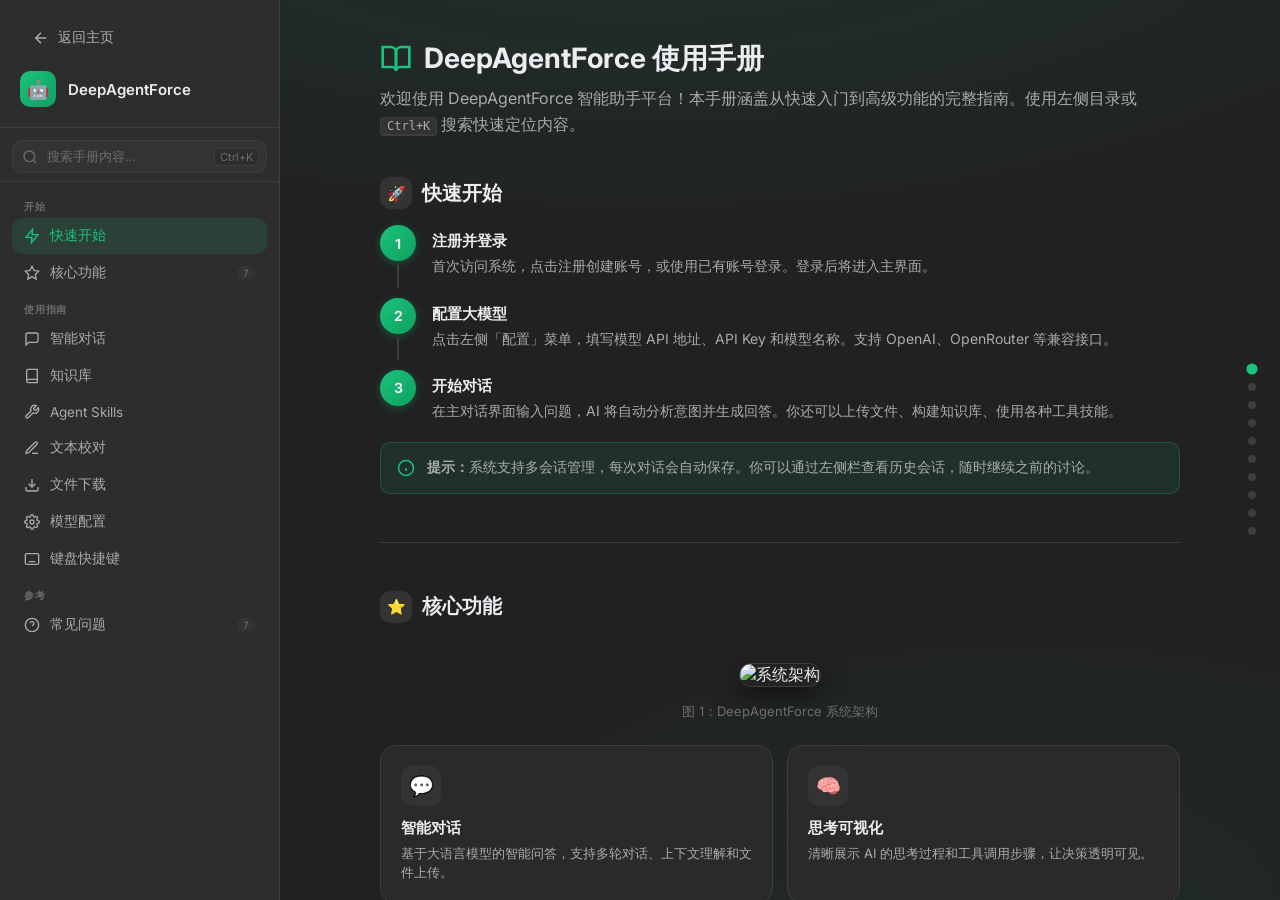
==== commit 3403bad6: "V1.1.0，版本" ====
--- a/static/help.html
+++ b/static/help.html
@@ -806,6 +806,10 @@
             <svg xmlns="http://www.w3.org/2000/svg" viewBox="0 0 24 24" fill="none" stroke="currentColor" stroke-width="2"><path d="M14.7 6.3a1 1 0 0 0 0 1.4l1.6 1.6a1 1 0 0 0 1.4 0l3.77-3.77a6 6 0 0 1-7.94 7.94l-6.91 6.91a2.12 2.12 0 0 1-3-3l6.91-6.91a6 6 0 0 1 7.94-7.94l-3.76 3.76z"/></svg>
             Agent Skills
           </a>
+          <a href="#proofread" class="nav-item">
+            <svg xmlns="http://www.w3.org/2000/svg" viewBox="0 0 24 24" fill="none" stroke="currentColor" stroke-width="2"><path d="M12 20h9"/><path d="M16.5 3.5a2.121 2.121 0 0 1 3 3L7 19l-4 1 1-4L16.5 3.5z"/></svg>
+            文本校对
+          </a>
           <a href="#downloads" class="nav-item">
             <svg xmlns="http://www.w3.org/2000/svg" viewBox="0 0 24 24" fill="none" stroke="currentColor" stroke-width="2"><path d="M21 15v4a2 2 0 0 1-2 2H5a2 2 0 0 1-2-2v-4"/><polyline points="7 10 12 15 17 10"/><line x1="12" y1="15" x2="12" y2="3"/></svg>
             文件下载
@@ -825,7 +829,7 @@
           <a href="#faq" class="nav-item">
             <svg xmlns="http://www.w3.org/2000/svg" viewBox="0 0 24 24" fill="none" stroke="currentColor" stroke-width="2"><circle cx="12" cy="12" r="10"/><path d="M9.09 9a3 3 0 0 1 5.83 1c0 2-3 3-3 3"/><line x1="12" y1="17" x2="12.01" y2="17"/></svg>
             常见问题
-            <span class="nav-badge">6</span>
+            <span class="nav-badge">7</span>
           </a>
         </div>
       </nav>
@@ -1088,6 +1092,82 @@
 
         <hr class="section-divider" />
 
+        <!-- Proofread -->
+        <section class="section" id="proofread">
+          <h2 class="section-title">
+            <span class="icon">📝</span>
+            文本校对
+          </h2>
+
+          <div class="card">
+            <h3 class="card-title">校对页面怎么用</h3>
+            <p class="card-desc">在「文本校对」页面，你可以直接输入文本，也可以导入文档后再校对。系统会尽量保留换行、缩进和段落结构，适合论文、报告、公文和业务文案的初审场景。</p>
+          </div>
+
+          <div class="step-list">
+            <div class="step-item">
+              <div class="step-number">1</div>
+              <div class="step-content">
+                <h3 class="step-title">输入或导入文档</h3>
+                <p class="step-desc">支持粘贴文本，也支持导入 `.txt`、`.doc`、`.docx` 文档。导入后，内容会立即回填到输入框中，方便你直接继续编辑。</p>
+              </div>
+            </div>
+            <div class="step-item">
+              <div class="step-number">2</div>
+              <div class="step-content">
+                <h3 class="step-title">开始校对</h3>
+                <p class="step-desc">点击「开始校对」后，系统会逐项分析问题，并在右侧展示错误、建议和说明。没有错误时，文本会保持原样，不会额外生成修订副本。</p>
+              </div>
+            </div>
+            <div class="step-item">
+              <div class="step-number">3</div>
+              <div class="step-content">
+                <h3 class="step-title">逐条采纳或全部采纳</h3>
+                <p class="step-desc">你可以单独采纳某一条修改，也可以一键全部采纳。采纳后，修改会直接写回左侧输入框，用户可继续手动调整。</p>
+              </div>
+            </div>
+          </div>
+
+          <div class="feature-grid">
+            <div class="feature-item">
+              <div class="feature-icon">🧭</div>
+              <h3 class="feature-title">编辑态 / 审校态切换</h3>
+              <p class="feature-desc">点击输入框即可恢复正常编辑体验，离开后再回到高亮审校视图，更接近专业编辑器的使用方式。</p>
+            </div>
+            <div class="feature-item">
+              <div class="feature-icon">📎</div>
+              <h3 class="feature-title">导入后立即可见</h3>
+              <p class="feature-desc">文档导入后会马上显示在输入框中，避免“文件已经导入但页面看不到内容”的困惑。</p>
+            </div>
+            <div class="feature-item">
+              <div class="feature-icon">✍️</div>
+              <h3 class="feature-title">保留排版细节</h3>
+              <p class="feature-desc">对 Word 段落的缩进、换行和常见空白结构会尽量保留，减少导入后格式塌陷。</p>
+            </div>
+            <div class="feature-item">
+              <div class="feature-icon">✅</div>
+              <h3 class="feature-title">局部采纳</h3>
+              <p class="feature-desc">对于一些语序或替换类问题，你可以只采纳其中一条，而不是整篇一键改完。</p>
+            </div>
+          </div>
+
+          <div class="img-section">
+            <div align="center">
+              <img src="/images/ChineseErrorCorrect4.png" alt="文本校对界面" class="screenshot" loading="lazy" />
+            </div>
+            <p class="screenshot-caption">图 5：文本校对界面</p>
+          </div>
+
+          <div class="info-box">
+            <svg xmlns="http://www.w3.org/2000/svg" viewBox="0 0 24 24" fill="none" stroke="currentColor" stroke-width="2"><circle cx="12" cy="12" r="10"/><line x1="12" y1="16" x2="12" y2="12"/><line x1="12" y1="8" x2="12.01" y2="8"/></svg>
+            <div class="info-text">
+              <strong>建议：</strong>如果是 PDF，优先检查抽取后的换行是否自然；如果是 Word，保留原始段落结构后再校对，效果通常更稳定。
+            </div>
+          </div>
+        </section>
+
+        <hr class="section-divider" />
+
         <!-- Downloads -->
         <section class="section" id="downloads">
           <h2 class="section-title">
@@ -1184,7 +1264,7 @@
             <div align="center">
               <img src="/images/config.png" alt="模型配置" class="screenshot screenshot-small" loading="lazy" />
             </div>
-            <p class="screenshot-caption">图 5：模型配置页面</p>
+            <p class="screenshot-caption">图 6：模型配置页面</p>
           </div>
         </section>
 
@@ -1310,6 +1390,18 @@
                 <div class="accordion-answer">确保文档内容清晰、格式规范。复杂 PDF 建议先转换为纯文本格式上传。</div>
               </div>
             </div>
+
+            <div class="accordion-item">
+              <div class="accordion-header" onclick="toggleAccordion(this)">
+                <span class="accordion-q">文本校对为什么有时会高亮一整段？</span>
+                <div class="accordion-icon">
+                  <svg xmlns="http://www.w3.org/2000/svg" width="16" height="16" viewBox="0 0 24 24" fill="none" stroke="currentColor" stroke-width="2"><polyline points="6 9 12 15 18 9"/></svg>
+                </div>
+              </div>
+              <div class="accordion-body">
+                <div class="accordion-answer">校对结果会优先按原文位置定位；如果是语序调整、插入或删除类修改，系统会结合上下文自动寻找更合适的位置。编辑时会回到正常输入状态，方便继续手动修改。</div>
+              </div>
+            </div>
           </div>
         </section>
 
@@ -1329,6 +1421,7 @@
       <a href="#chat" title="智能对话"></a>
       <a href="#knowledge" title="知识库"></a>
       <a href="#skills" title="Agent Skills"></a>
+      <a href="#proofread" title="文本校对"></a>
       <a href="#downloads" title="文件下载"></a>
       <a href="#config" title="模型配置"></a>
       <a href="#shortcuts" title="键盘快捷键"></a>
@@ -1422,6 +1515,7 @@
       { id: 'chat', title: '智能对话', section: '使用指南', keywords: '提问 发送 上传文件 多会话 历史记录 对话' },
       { id: 'knowledge', title: '知识库', section: '使用指南', keywords: '文档 PDF Word TXT Markdown 上传 检索 RAG' },
       { id: 'skills', title: 'Agent Skills', section: '使用指南', keywords: '技能 工具 PDF处理 联网搜索 RAG 自定义' },
+      { id: 'proofread', title: '文本校对', section: '使用指南', keywords: '校对 纠错 文档导入 文本修订 采纳 忽略' },
       { id: 'downloads', title: '文件下载', section: '使用指南', keywords: '下载 保存 文件 输出' },
       { id: 'config', title: '模型配置', section: '使用指南', keywords: '配置 API Key 模型 LLM URL OpenRouter' },
       { id: 'shortcuts', title: '键盘快捷键', section: '参考', keywords: '快捷键 Ctrl Enter Shift Esc' },
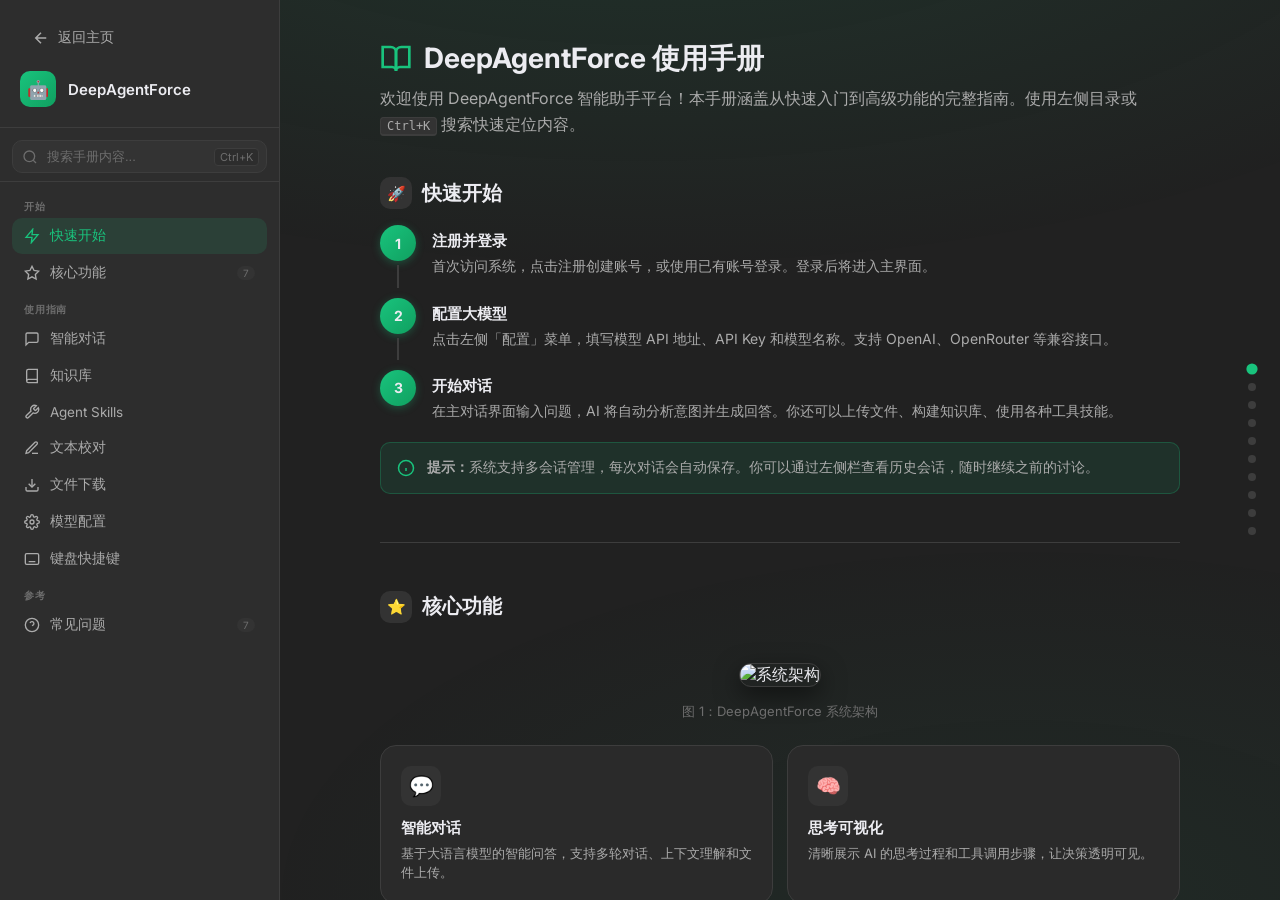
==== commit da111dd2: "add login and update chat fig" ====
--- a/static/help.html
+++ b/static/help.html
@@ -953,7 +953,7 @@
 
           <div class="img-section">
             <div align="center">
-              <img src="/images/chat.jpg" alt="智能对话界面" class="screenshot" loading="lazy" />
+              <img src="/images/chat.png" alt="智能对话界面" class="screenshot" loading="lazy" />
             </div>
             <p class="screenshot-caption">图 2：智能对话界面</p>
           </div>
